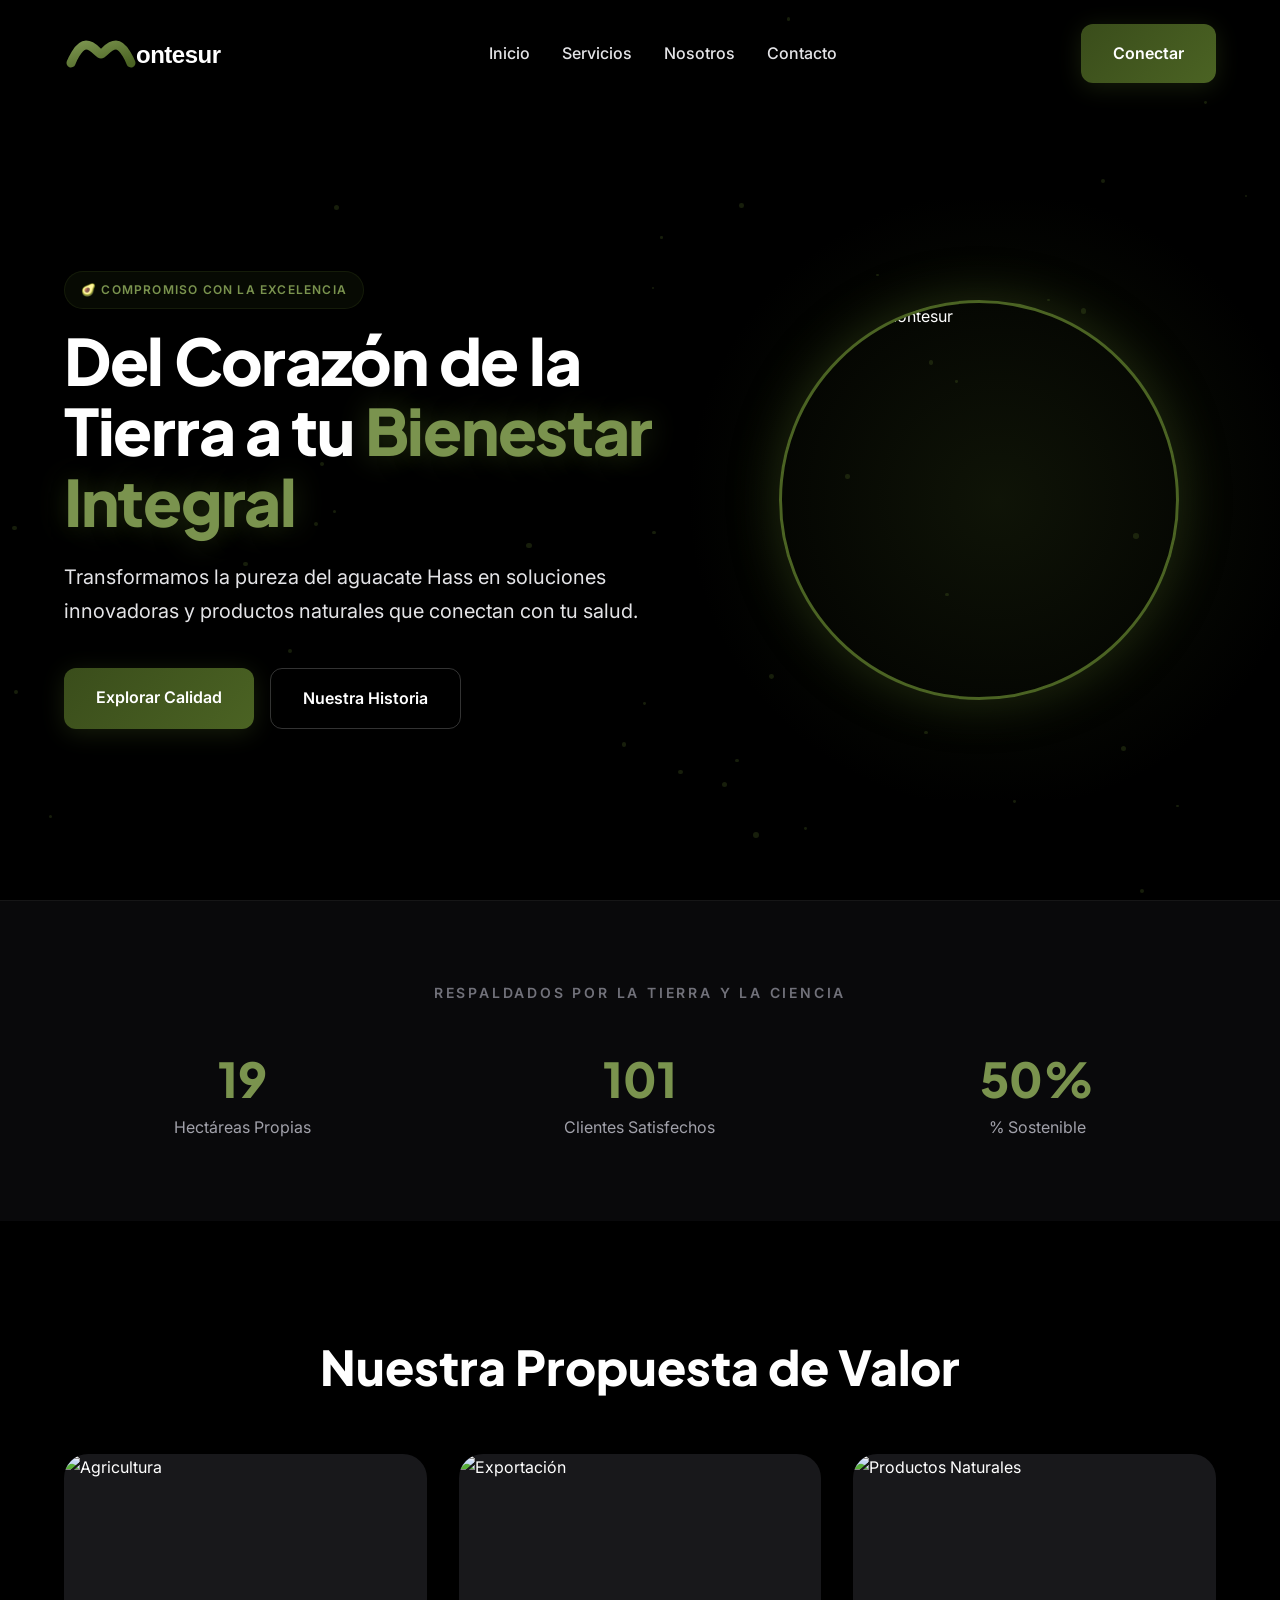
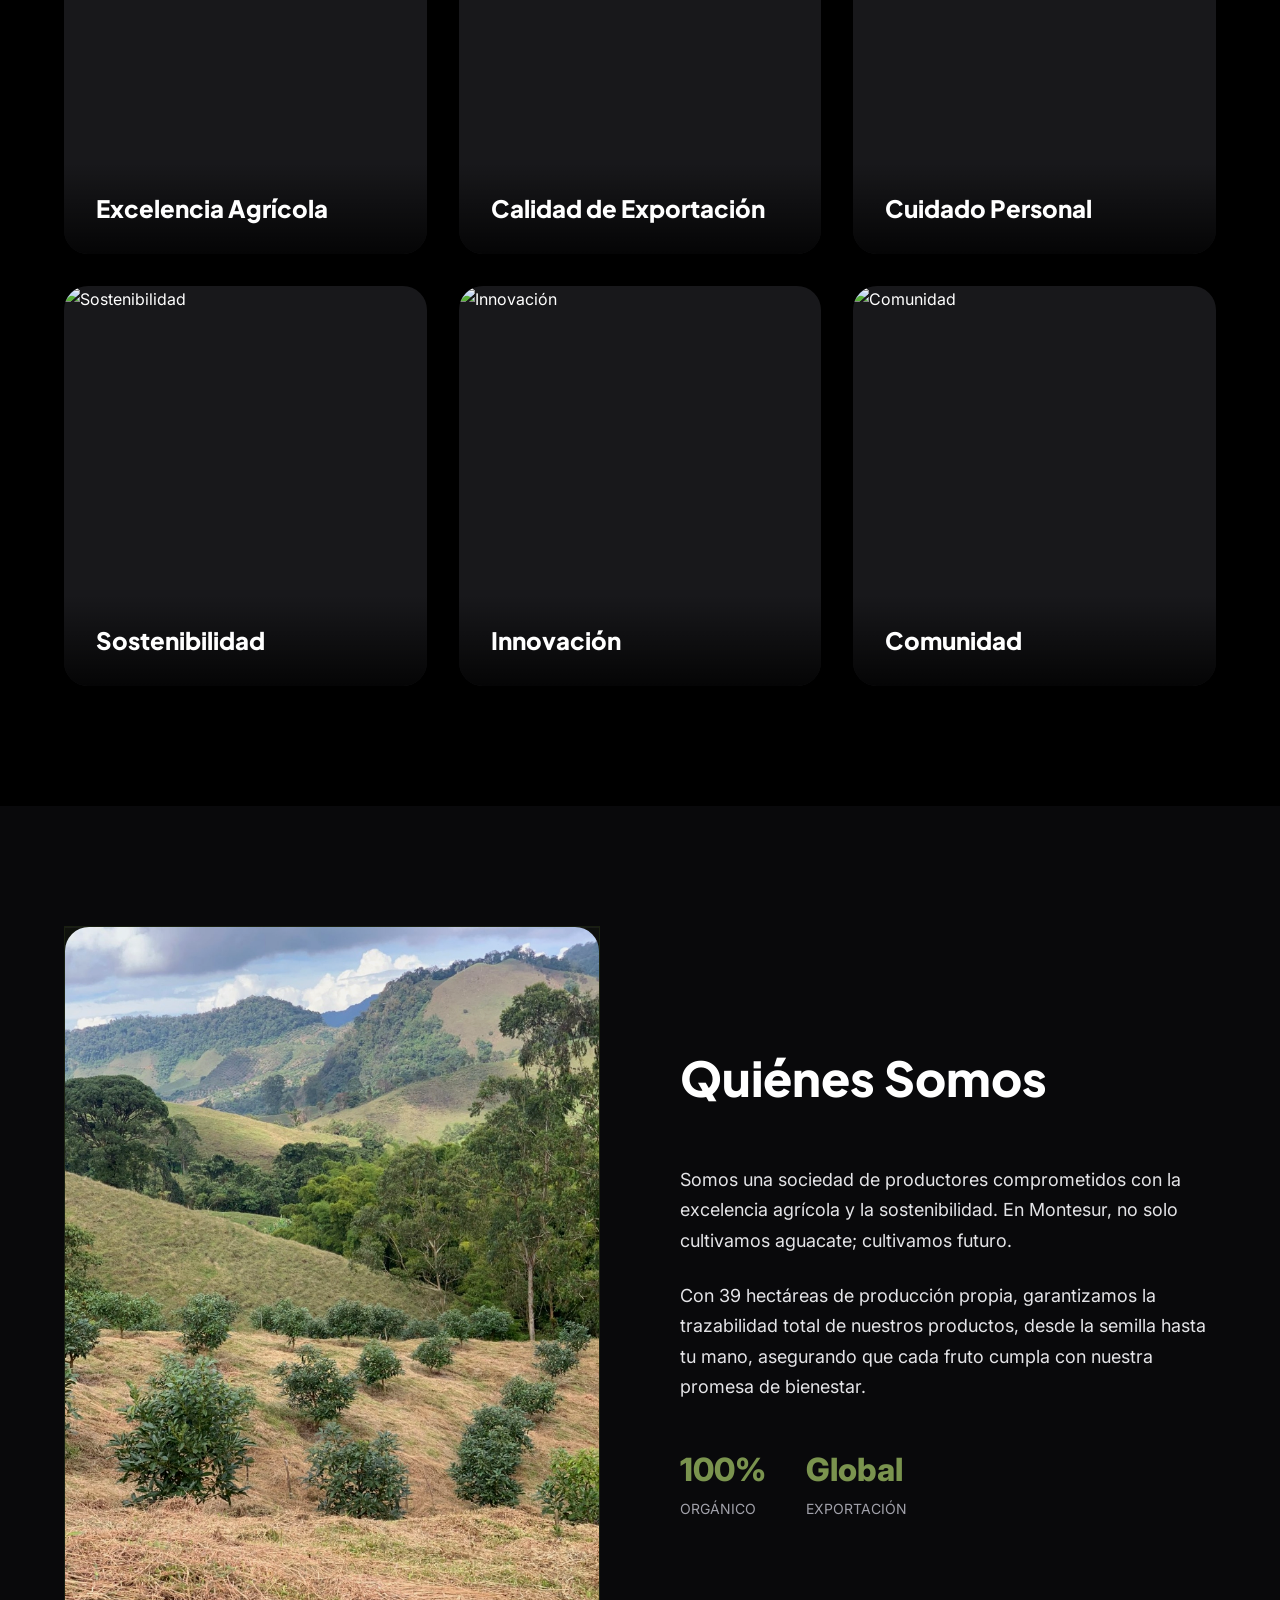
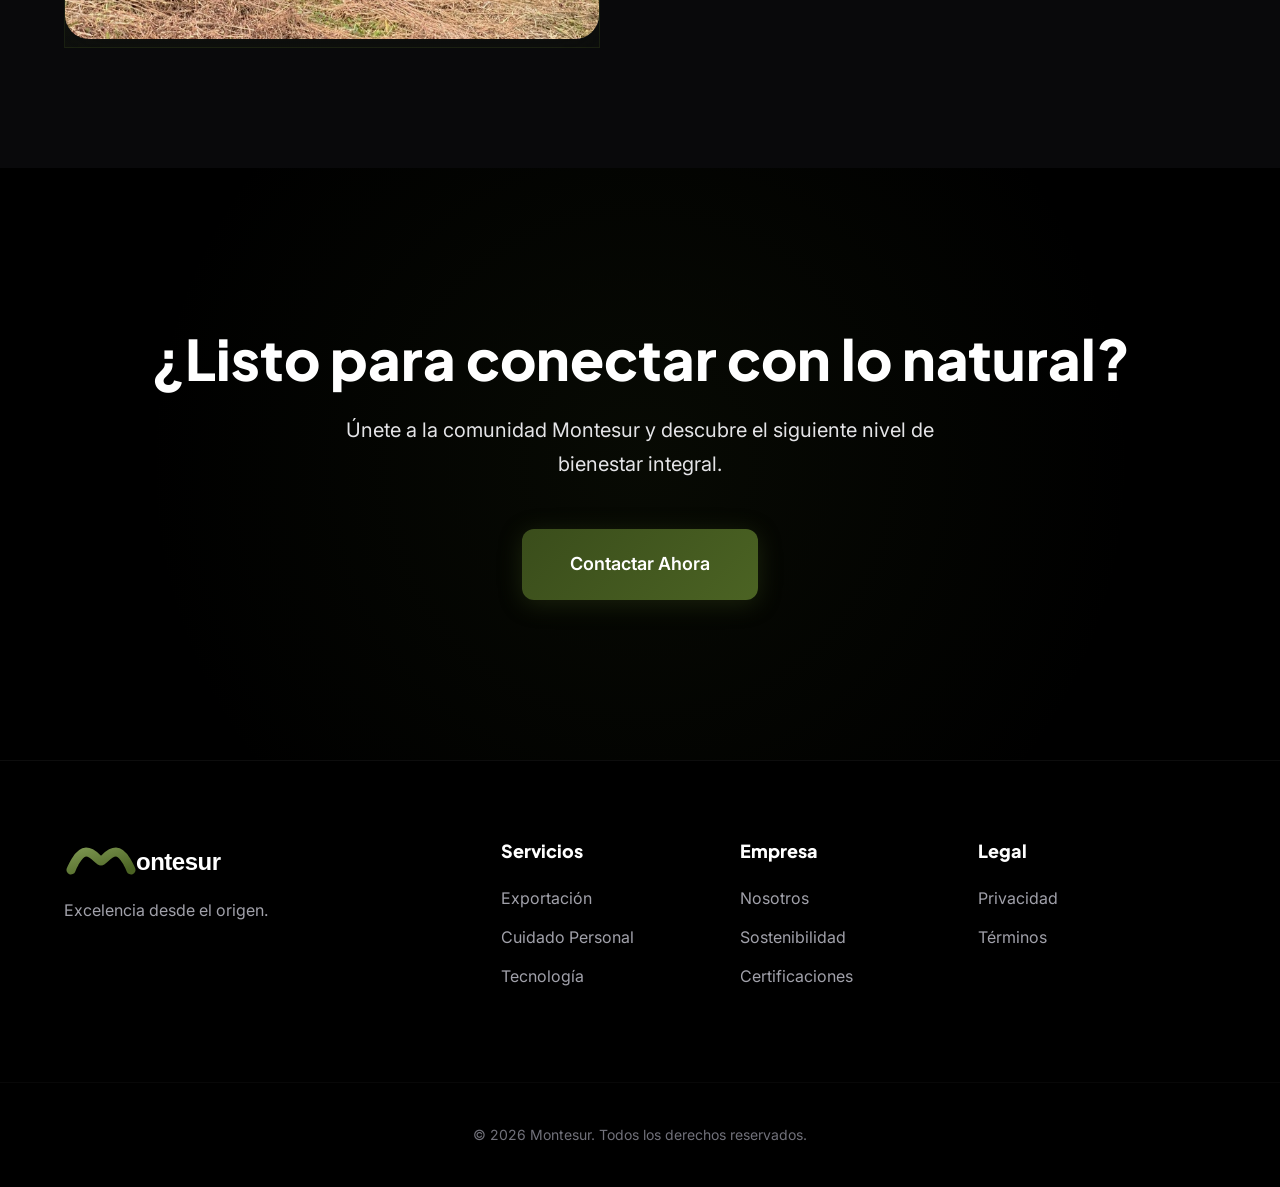
==== proyecto/montesur-landing/index.html @ a3abfa6c "feat: implementar estructura base y archivos de montesur-landing" ====
<!DOCTYPE html>
<html lang="es">

<head>
    <meta charset="UTF-8">
    <meta name="viewport" content="width=device-width, initial-scale=1.0">
    <title>Montesur | Excelencia Agrícola y Bienestar Integral</title>
    <meta name="description"
        content="Sociedad de productores comprometidos con la excelencia agrícola y la sostenibilidad. Cultivamos aguacate Hass de exportación y soluciones naturales.">

    <!-- Google Fonts -->
    <link rel="preconnect" href="https://fonts.googleapis.com">
    <link rel="preconnect" href="https://fonts.gstatic.com" crossorigin>
    <link
        href="https://fonts.googleapis.com/css2?family=Inter:wght@400;500;600&family=Plus+Jakarta+Sans:wght@700;800&display=swap"
        rel="stylesheet">

    <!-- Core CSS -->
    <link rel="stylesheet" href="styles.css">
</head>

<body class="dark-mode">
    <div id="particles-container"></div>

    <nav class="navbar" id="navbar">
        <div class="container nav-content">
            <img src="images/logo.svg" alt="Montesur" class="logo-img">
            <ul class="nav-links">
                <li><a href="#hero" class="nav-link">Inicio</a></li>
                <li><a href="#services" class="nav-link">Servicios</a></li>
                <li><a href="#about" class="nav-link">Nosotros</a></li>
                <li><a href="#contact" class="nav-link">Contacto</a></li>
            </ul>
            <div class="nav-cta">
                <a href="#contact" class="btn btn-primary">Conectar</a>
            </div>
            <div class="mobile-menu-toggle" id="menuToggle">
                <span></span>
                <span></span>
                <span></span>
            </div>
        </div>
    </nav>

    <header class="hero" id="hero">
        <div class="container hero-grid">
            <div class="hero-content">
                <span class="label-top">🥑 COMPROMISO CON LA EXCELENCIA</span>
                <h1 class="hero-title">Del Corazón de la Tierra a tu <span class="glow-text">Bienestar Integral</span>
                </h1>
                <p class="hero-subtitle">Transformamos la pureza del aguacate Hass en soluciones innovadoras y productos
                    naturales que conectan con tu salud.</p>
                <div class="hero-actions">
                    <a href="#services" class="btn btn-primary btn-glow">Explorar Calidad</a>
                    <a href="#about" class="btn btn-outline">Nuestra Historia</a>
                </div>
            </div>
            <div class="hero-visual">
                <div class="sphere">
                    <div class="sphere-inner">
                        <img src="https://images.unsplash.com/photo-1519162808019-7de1683fa2ad?auto=format&fit=crop&q=80&w=1200"
                            alt="Excelencia Montesur" class="hero-img float-element">
                    </div>
                </div>
                <div class="glow-primary"></div>
            </div>
        </div>
    </header>

    <section class="social-proof">
        <div class="container">
            <p class="section-label">RESPALDADOS POR LA TIERRA Y LA CIENCIA</p>
            <div class="metrics-grid">
                <div class="metric-item">
                    <h2 class="metric-value" data-target="39">0</h2>
                    <p class="metric-label">Hectáreas Propias</p>
                </div>
                <div class="metric-item">
                    <h2 class="metric-value" data-target="200">0</h2>
                    <p class="metric-label">Clientes Satisfechos</p>
                </div>
                <div class="metric-item">
                    <h2 class="metric-value" data-target="100">0</h2>
                    <p class="metric-label">% Sostenible</p>
                </div>
            </div>
        </div>
    </section>

    <section class="services" id="services">
        <div class="container">
            <h2 class="section-title text-center">Nuestra Propuesta de Valor</h2>
            <div class="services-grid">
                <!-- Service 1 -->
                <div class="service-card-flip">
                    <div class="service-card-inner">
                        <div class="service-card-front">
                            <img src="https://images.unsplash.com/photo-1523348837708-15d4a09cfac2?auto=format&fit=crop&q=80&w=800"
                                alt="Agricultura" class="service-image">
                            <div class="service-overlay">
                                <h3 class="service-title-front">Excelencia Agrícola</h3>
                            </div>
                        </div>
                        <div class="service-card-back glass-card">
                            <h3 class="service-title-back">Agro Premium</h3>
                            <p class="service-description">Cultivamos aguacate Hass con los más altos estándares de
                                calidad internacional.</p>
                            <div class="service-features">
                                <span class="feature-tag">Hass Export</span>
                                <span class="feature-tag">Control Bio</span>
                            </div>
                        </div>
                    </div>
                </div>

                <!-- Service 2 -->
                <div class="service-card-flip">
                    <div class="service-card-inner">
                        <div class="service-card-front">
                            <img src="https://images.unsplash.com/photo-1586528116311-ad8dd3c8310d?auto=format&fit=crop&q=80&w=800"
                                alt="Exportación" class="service-image">
                            <div class="service-overlay">
                                <h3 class="service-title-front">Calidad de Exportación</h3>
                            </div>
                        </div>
                        <div class="service-card-back glass-card">
                            <h3 class="service-title-back">Alcance Global</h3>
                            <p class="service-description">Logística avanzada para llevar la frescura del campo a
                                mercados internacionales.</p>
                            <div class="service-features">
                                <span class="feature-tag">Logística</span>
                                <span class="feature-tag">Frescura</span>
                            </div>
                        </div>
                    </div>
                </div>

                <!-- Service 3 -->
                <div class="service-card-flip">
                    <div class="service-card-inner">
                        <div class="service-card-front">
                            <img src="https://images.unsplash.com/photo-1620916566398-39f1143ab7be?auto=format&fit=crop&q=80&w=800"
                                alt="Productos Naturales" class="service-image">
                            <div class="service-overlay">
                                <h3 class="service-title-front">Cuidado Personal</h3>
                            </div>
                        </div>
                        <div class="service-card-back glass-card">
                            <h3 class="service-title-back">Pureza Natural</h3>
                            <p class="service-description">Transformamos el aguacate en productos de bienestar premium y
                                orgánicos.</p>
                            <div class="service-features">
                                <span class="feature-tag">Natural</span>
                                <span class="feature-tag">Bio-Cosmética</span>
                            </div>
                        </div>
                    </div>
                </div>

                <!-- Service 4 -->
                <div class="service-card-flip">
                    <div class="service-card-inner">
                        <div class="service-card-front">
                            <img src="https://images.unsplash.com/photo-1542601906990-b4d3fb778b09?auto=format&fit=crop&q=80&w=800"
                                alt="Sostenibilidad" class="service-image">
                            <div class="service-overlay">
                                <h3 class="service-title-front">Sostenibilidad</h3>
                            </div>
                        </div>
                        <div class="service-card-back glass-card">
                            <h3 class="service-title-back">Eco-Compromiso</h3>
                            <p class="service-description">Prácticas agrícolas regenerativas que protegen el suelo y el
                                futuro.</p>
                            <div class="service-features">
                                <span class="feature-tag">Regenerativo</span>
                                <span class="feature-tag">Carbono Cero</span>
                            </div>
                        </div>
                    </div>
                </div>

                <!-- Service 5 -->
                <div class="service-card-flip">
                    <div class="service-card-inner">
                        <div class="service-card-front">
                            <img src="https://images.unsplash.com/photo-1581091226825-a6a2a5aee158?auto=format&fit=crop&q=80&w=800"
                                alt="Innovación" class="service-image">
                            <div class="service-overlay">
                                <h3 class="service-title-front">Innovación</h3>
                            </div>
                        </div>
                        <div class="service-card-back glass-card">
                            <h3 class="service-title-back">Tecnología Agro</h3>
                            <p class="service-description">Implementamos soluciones tech para optimizar cada etapa del
                                cultivo.</p>
                            <div class="service-features">
                                <span class="feature-tag">Agro-Tech</span>
                                <span class="feature-tag">IoT</span>
                            </div>
                        </div>
                    </div>
                </div>

                <!-- Service 6 -->
                <div class="service-card-flip">
                    <div class="service-card-inner">
                        <div class="service-card-front">
                            <img src="https://images.unsplash.com/photo-1543269865-cbf427effbad?auto=format&fit=crop&q=80&w=800"
                                alt="Comunidad" class="service-image">
                            <div class="service-overlay">
                                <h3 class="service-title-front">Comunidad</h3>
                            </div>
                        </div>
                        <div class="service-card-back glass-card">
                            <h3 class="service-title-back">Conexión con el Origen</h3>
                            <p class="service-description">Creamos vínculos fuertes entre productores y consumidores
                                finales.</p>
                            <div class="service-features">
                                <span class="feature-tag">Social</span>
                                <span class="feature-tag">Productores</span>
                            </div>
                        </div>
                    </div>
                </div>
            </div>
        </div>
    </section>

    <section class="about" id="about">
        <div class="container about-grid">
            <div class="about-visual">
                <div class="glass-card about-img-wrapper">
                    <img src="images/about-montesur.jpg" alt="Cultivo de Aguacate Montesur" class="about-img">
                </div>
            </div>
            <div class="about-content">
                <h2 class="section-title">Quiénes Somos</h2>
                <p>Somos una sociedad de productores comprometidos con la excelencia agrícola y la sostenibilidad. En
                    Montesur, no solo cultivamos aguacate; cultivamos futuro.</p>
                <p>Con 39 hectáreas de producción propia, garantizamos la trazabilidad total de nuestros productos,
                    desde la semilla hasta tu mano, asegurando que cada fruto cumpla con nuestra promesa de bienestar.
                </p>
                <div class="about-stats">
                    <div class="stat-box">
                        <span class="stat-number">100%</span>
                        <span class="stat-text">Orgánico</span>
                    </div>
                    <div class="stat-box">
                        <span class="stat-number">Global</span>
                        <span class="stat-text">Exportación</span>
                    </div>
                </div>
            </div>
        </div>
    </section>

    <section class="cta-final">
        <div class="container text-center">
            <h2 class="cta-title">¿Listo para conectar con lo natural?</h2>
            <p class="cta-desc">Únete a la comunidad Montesur y descubre el siguiente nivel de bienestar integral.</p>
            <a href="#contact" class="btn btn-primary btn-large btn-pulse">Contactar Ahora</a>
        </div>
    </section>

    <footer class="footer">
        <div class="container footer-grid">
            <div class="footer-info">
                <div class="logo">
                    <img src="images/logo.svg" alt="Montesur" class="logo-img">
                </div>
                <p class="footer-tagline">Excelencia desde el origen.</p>
            </div>
            <div class="footer-links">
                <div class="footer-col">
                    <h4>Servicios</h4>
                    <ul>
                        <li><a href="#">Exportación</a></li>
                        <li><a href="#">Cuidado Personal</a></li>
                        <li><a href="#">Tecnología</a></li>
                    </ul>
                </div>
                <div class="footer-col">
                    <h4>Empresa</h4>
                    <ul>
                        <li><a href="#about">Nosotros</a></li>
                        <li><a href="#">Sostenibilidad</a></li>
                        <li><a href="#">Certificaciones</a></li>
                    </ul>
                </div>
                <div class="footer-col">
                    <h4>Legal</h4>
                    <ul>
                        <li><a href="#">Privacidad</a></li>
                        <li><a href="#">Términos</a></li>
                    </ul>
                </div>
            </div>
        </div>
        <div class="footer-bottom text-center">
            <p>&copy; 2026 Montesur. Todos los derechos reservados.</p>
        </div>
    </footer>

    <script src="script.js"></script>
</body>

</html>
---- proyecto/montesur-landing/styles.css ----
/* 
   MONTESUR | PREMIUM DARK LUXURY CSS
   Color Accent: #4B6323 (Verde Oliva Profundo)
*/

:root {
    /* Fondos */
    --bg-primary: #000000;
    --bg-secondary: #09090B;
    --bg-tertiary: #18181B;

    /* Acento Primario: #4B6323 */
    --primary-50: #f4f6f0;
    --primary-100: #e4e9db;
    --primary-200: #cad4ba;
    --primary-300: #a4b58c;
    --primary-400: #7a934e;
    --primary-500: #4B6323;
    /* BASE */
    --primary-600: #3a4d1b;
    --primary-700: #2d3a15;
    --primary-800: #252e14;
    --primary-900: #1f2612;

    /* Textos */
    --text-primary: #FFFFFF;
    --text-secondary: #E4E4E7;
    --text-tertiary: #A1A1AA;
    --text-quaternary: #71717A;

    /* Acentos Secundarios */
    --success: #22C55E;
    --info: #3B82F6;
    --warning: #F59E0B;

    /* Spacing & Transitions */
    --container-width: 1200px;
    --transition-smooth: all 0.4s cubic-bezier(0.4, 0, 0.2, 1);
}

/* Reset & Base */
* {
    margin: 0;
    padding: 0;
    box-sizing: border-box;
}

html {
    scroll-behavior: smooth;
}

body {
    background-color: var(--bg-primary);
    color: var(--text-primary);
    font-family: 'Inter', sans-serif;
    line-height: 1.7;
    overflow-x: hidden;
}

h1,
h2,
h3,
h4 {
    font-family: 'Plus Jakarta Sans', sans-serif;
    font-weight: 800;
    line-height: 1.1;
}

.container {
    max-width: var(--container-width);
    margin: 0 auto;
    padding: 0 24px;
}

.text-center {
    text-align: center;
}

/* Navbar */
.navbar {
    position: fixed;
    top: 0;
    width: 100%;
    z-index: 1000;
    padding: 24px 0;
    transition: var(--transition-smooth);
}

.navbar.scrolled {
    background: rgba(0, 0, 0, 0.8);
    backdrop-filter: blur(24px);
    border-bottom: 1px solid rgba(75, 99, 35, 0.1);
    box-shadow: 0 4px 24px rgba(0, 0, 0, 0.4);
    padding: 16px 0;
}

.nav-content {
    display: flex;
    justify-content: space-between;
    align-items: center;
}

.logo {
    display: flex;
    align-items: center;
}

.logo-img {
    height: 40px;
    width: auto;
}

.logo-text {
    font-family: 'Plus Jakarta Sans', sans-serif;
    font-weight: 800;
    font-size: 24px;
    /* Tamaño original para mejor balance */
    letter-spacing: -0.02em;
    color: var(--text-primary);
}

.nav-links {
    display: flex;
    list-style: none;
    gap: 32px;
}

.nav-link {
    text-decoration: none;
    color: var(--text-secondary);
    font-weight: 500;
    transition: var(--transition-smooth);
    position: relative;
}

.nav-link::after {
    content: '';
    position: absolute;
    bottom: -4px;
    left: 0;
    width: 0;
    height: 2px;
    background: var(--primary-500);
    transition: width 0.3s ease;
}

.nav-link:hover {
    color: var(--text-primary);
}

.nav-link:hover::after {
    width: 100%;
}

/* Buttons */
.btn {
    display: inline-block;
    padding: 16px 32px;
    border-radius: 12px;
    font-weight: 600;
    text-decoration: none;
    cursor: pointer;
    transition: var(--transition-smooth);
    border: none;
}

.btn-primary {
    background: linear-gradient(135deg, var(--primary-600) 0%, var(--primary-500) 50%, var(--primary-400) 100%);
    background-size: 200% 200%;
    color: white;
    box-shadow: 0 4px 24px rgba(75, 99, 35, 0.3);
}

.btn-primary:hover {
    transform: translateY(-2px);
    box-shadow: 0 8px 40px rgba(75, 99, 35, 0.5);
    filter: brightness(1.1);
}

.btn-outline {
    background: transparent;
    border: 1px solid rgba(255, 255, 255, 0.2);
    color: var(--text-primary);
}

.btn-outline:hover {
    background: rgba(255, 255, 255, 0.05);
    border-color: var(--primary-500);
}

/* Hero Section */
.hero {
    min-height: 100vh;
    display: flex;
    align-items: center;
    padding-top: 100px;
    position: relative;
    overflow: hidden;
}

.hero-grid {
    display: grid;
    grid-template-columns: 1.2fr 0.8fr;
    gap: 60px;
    align-items: center;
}

.label-top {
    display: inline-block;
    font-size: 12px;
    font-weight: 600;
    text-transform: uppercase;
    letter-spacing: 0.1em;
    color: var(--primary-400);
    margin-bottom: 16px;
    padding: 8px 16px;
    background: rgba(75, 99, 35, 0.1);
    border-radius: 100px;
    border: 1px solid rgba(75, 99, 35, 0.2);
}

.hero-title {
    font-size: clamp(2.5rem, 5vw, 4.5rem);
    margin-bottom: 24px;
    letter-spacing: -0.02em;
}

.glow-text {
    color: var(--primary-400);
    text-shadow: 0 0 30px rgba(75, 99, 35, 0.5);
}

.hero-subtitle {
    font-size: 20px;
    color: var(--text-secondary);
    margin-bottom: 40px;
    max-width: 600px;
}

.hero-actions {
    display: flex;
    gap: 16px;
}

/* Hero Visual & Sphere */
.hero-visual {
    position: relative;
}

.sphere {
    width: 400px;
    height: 400px;
    position: relative;
    transform-style: preserve-3d;
}

.sphere-inner {
    width: 100%;
    height: 100%;
    border-radius: 50%;
    border: 3px solid var(--primary-500);
    overflow: hidden;
    box-shadow: 0 0 50px rgba(75, 99, 35, 0.4);
    position: relative;
}

.hero-img {
    width: 100%;
    height: 100%;
    object-fit: cover;
    display: block;
}

.float-element {
    animation: float 6s ease-in-out infinite;
}

@keyframes float {

    0%,
    100% {
        transform: translateY(0) scale(1.1);
    }

    50% {
        transform: translateY(-20px) scale(1.15);
    }
}

.glow-primary {
    position: absolute;
    top: 50%;
    left: 50%;
    transform: translate(-50%, -50%);
    width: 150%;
    height: 150%;
    background: radial-gradient(circle, rgba(75, 99, 35, 0.2) 0%, transparent 70%);
    pointer-events: none;
    z-index: -1;
}

/* Social Proof */
.social-proof {
    padding: 80px 0;
    background: var(--bg-secondary);
    border-top: 1px solid rgba(255, 255, 255, 0.05);
}

.section-label {
    text-align: center;
    font-size: 14px;
    font-weight: 600;
    color: var(--text-quaternary);
    margin-bottom: 48px;
    letter-spacing: 0.2em;
}

.metrics-grid {
    display: grid;
    grid-template-columns: repeat(3, 1fr);
    gap: 40px;
    text-align: center;
}

.metric-value {
    font-size: 48px;
    color: var(--primary-400);
    margin-bottom: 8px;
}

.metric-label {
    color: var(--text-tertiary);
}

/* Services Section */
.services {
    padding: 120px 0;
}

.section-title {
    font-size: 48px;
    margin-bottom: 60px;
}

.services-grid {
    display: grid;
    grid-template-columns: repeat(3, 1fr);
    gap: 32px;
}

/* Flip Card Styles */
.service-card-flip {
    height: 400px;
    perspective: 1000px;
}

.service-card-inner {
    position: relative;
    width: 100%;
    height: 100%;
    transition: transform 0.8s cubic-bezier(0.175, 0.885, 0.32, 1.275);
    transform-style: preserve-3d;
}

.service-card-flip:hover .service-card-inner {
    transform: rotateY(180deg);
}

.service-card-front,
.service-card-back {
    position: absolute;
    width: 100%;
    height: 100%;
    backface-visibility: hidden;
    border-radius: 24px;
    overflow: hidden;
}

.service-card-front {
    background: var(--bg-tertiary);
}

.service-image {
    width: 100%;
    height: 100%;
    object-fit: cover;
    transition: var(--transition-smooth);
}

.service-overlay {
    position: absolute;
    bottom: 0;
    left: 0;
    width: 100%;
    padding: 32px;
    background: linear-gradient(to top, rgba(0, 0, 0, 0.8), transparent);
}

.service-title-front {
    font-size: 24px;
    color: white;
}

.service-card-back {
    transform: rotateY(180deg);
    display: flex;
    flex-direction: column;
    justify-content: center;
    align-items: center;
    text-align: center;
    padding: 40px;
}

.glass-card {
    background: linear-gradient(135deg, rgba(75, 99, 35, 0.1) 0%, rgba(75, 99, 35, 0.05) 100%);
    backdrop-filter: blur(24px);
    border: 1px solid rgba(75, 99, 35, 0.2);
    box-shadow: inset 0 1px 0 rgba(255, 255, 255, 0.05);
}

.service-title-back {
    font-size: 24px;
    color: var(--primary-400);
    margin-bottom: 16px;
}

.service-description {
    color: var(--text-secondary);
    font-size: 16px;
    margin-bottom: 24px;
}

.service-features {
    display: flex;
    gap: 8px;
    flex-wrap: wrap;
    justify-content: center;
}

.feature-tag {
    padding: 6px 12px;
    background: rgba(255, 255, 255, 0.05);
    border-radius: 8px;
    font-size: 12px;
    font-weight: 500;
    color: var(--text-tertiary);
}

/* About Section */
.about {
    padding: 120px 0;
    background: var(--bg-secondary);
}

.about-grid {
    display: grid;
    grid-template-columns: 1fr 1fr;
    gap: 80px;
    align-items: center;
}

.about-img-wrapper {
    position: relative;
    padding: 0;
}

.about-img {
    width: 100%;
    border-radius: 24px;
    opacity: 0.95;
    transition: var(--transition-smooth);
    filter: saturate(1.1) contrast(1.05);
    /* Sutil mejora visual */
}

.about-img:hover {
    transform: scale(1.02);
    filter: saturate(1.2) contrast(1.1);
}

.about-content p {
    margin-bottom: 24px;
    font-size: 18px;
    color: var(--text-secondary);
}

.about-stats {
    display: flex;
    gap: 40px;
    margin-top: 40px;
}

.stat-box {
    display: flex;
    flex-direction: column;
}

.stat-number {
    font-size: 32px;
    font-weight: 800;
    color: var(--primary-400);
}

.stat-text {
    font-size: 14px;
    color: var(--text-tertiary);
    text-transform: uppercase;
}

/* CTA Final */
.cta-final {
    padding: 160px 0;
    background: radial-gradient(circle at center, rgba(75, 99, 35, 0.1) 0%, transparent 70%);
}

.cta-title {
    font-size: 56px;
    margin-bottom: 24px;
}

.cta-desc {
    font-size: 20px;
    color: var(--text-secondary);
    margin-bottom: 48px;
    max-width: 600px;
    margin-left: auto;
    margin-right: auto;
}

.btn-large {
    padding: 20px 48px;
    font-size: 18px;
}

.btn-pulse {
    animation: pulse-glow 3s infinite;
}

@keyframes pulse-glow {

    0%,
    100% {
        box-shadow: 0 0 20px rgba(75, 99, 35, 0.3);
    }

    50% {
        box-shadow: 0 0 40px rgba(75, 99, 35, 0.6);
    }
}

/* Footer */
.footer {
    padding: 80px 0 40px;
    border-top: 1px solid rgba(255, 255, 255, 0.05);
}

.footer-grid {
    display: grid;
    grid-template-columns: 1fr 2fr;
    gap: 80px;
    margin-bottom: 80px;
}

.footer-tagline {
    margin-top: 16px;
    color: var(--text-tertiary);
}

.footer-links {
    display: grid;
    grid-template-columns: repeat(3, 1fr);
}

.footer-col h4 {
    margin-bottom: 24px;
    font-size: 18px;
}

.footer-col ul {
    list-style: none;
}

.footer-col ul li {
    margin-bottom: 12px;
}

.footer-col ul li a {
    text-decoration: none;
    color: var(--text-tertiary);
    transition: var(--transition-smooth);
}

.footer-col ul li a:hover {
    color: var(--primary-400);
}

.footer-bottom {
    padding-top: 40px;
    border-top: 1px solid rgba(255, 255, 255, 0.03);
    color: var(--text-quaternary);
    font-size: 14px;
}

/* Mobile Menu */
.mobile-menu-toggle {
    display: none;
    flex-direction: column;
    gap: 6px;
    cursor: pointer;
}

.mobile-menu-toggle span {
    width: 30px;
    height: 2px;
    background: white;
    transition: var(--transition-smooth);
}

/* Particles Layer */
#particles-container {
    position: fixed;
    top: 0;
    left: 0;
    width: 100%;
    height: 100%;
    z-index: -2;
    pointer-events: none;
}

.particle {
    position: absolute;
    width: 4px;
    height: 4px;
    background: var(--primary-500);
    border-radius: 50%;
    opacity: 0.3;
    animation: float-particle 20s infinite linear;
}

@keyframes float-particle {
    from {
        transform: translateY(100vh) translateX(0);
    }

    to {
        transform: translateY(-100px) translateX(100px);
    }
}

/* Responsive */
@media (max-width: 1024px) {
    .hero-grid {
        grid-template-columns: 1fr;
        text-align: center;
    }

    .hero-content {
        order: 2;
    }

    .hero-visual {
        order: 1;
    }

    .sphere {
        margin: 0 auto;
        width: 300px;
        height: 300px;
    }

    .hero-actions {
        justify-content: center;
    }

    .services-grid {
        grid-template-columns: repeat(2, 1fr);
    }

    .about-grid {
        grid-template-columns: 1fr;
    }

    .footer-grid {
        grid-template-columns: 1fr;
        gap: 40px;
    }
}

@media (max-width: 768px) {

    .nav-links,
    .nav-cta {
        display: none;
    }

    .mobile-menu-toggle {
        display: flex;
    }

    .hero-title {
        font-size: 3rem;
    }

    .services-grid {
        grid-template-columns: 1fr;
    }

    .metrics-grid {
        grid-template-columns: 1fr;
    }

    .cta-title {
        font-size: 36px;
    }
}
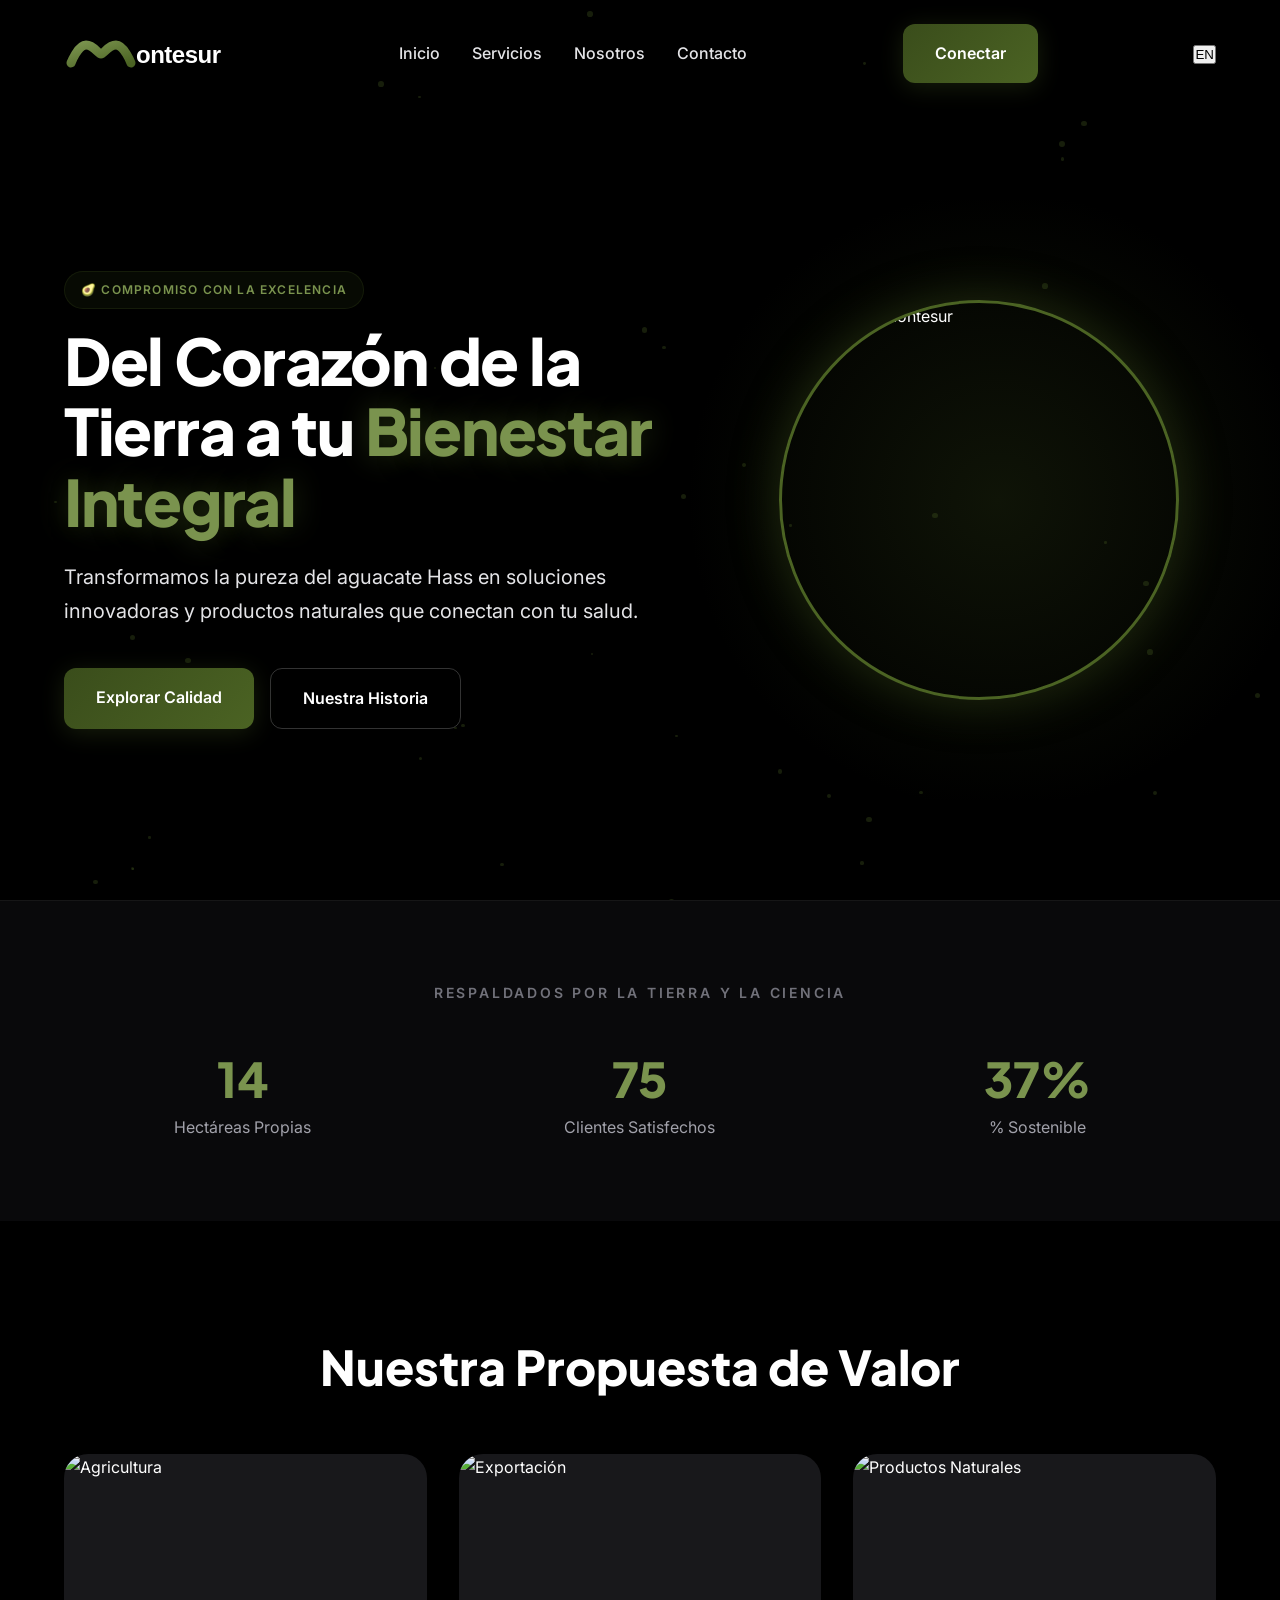
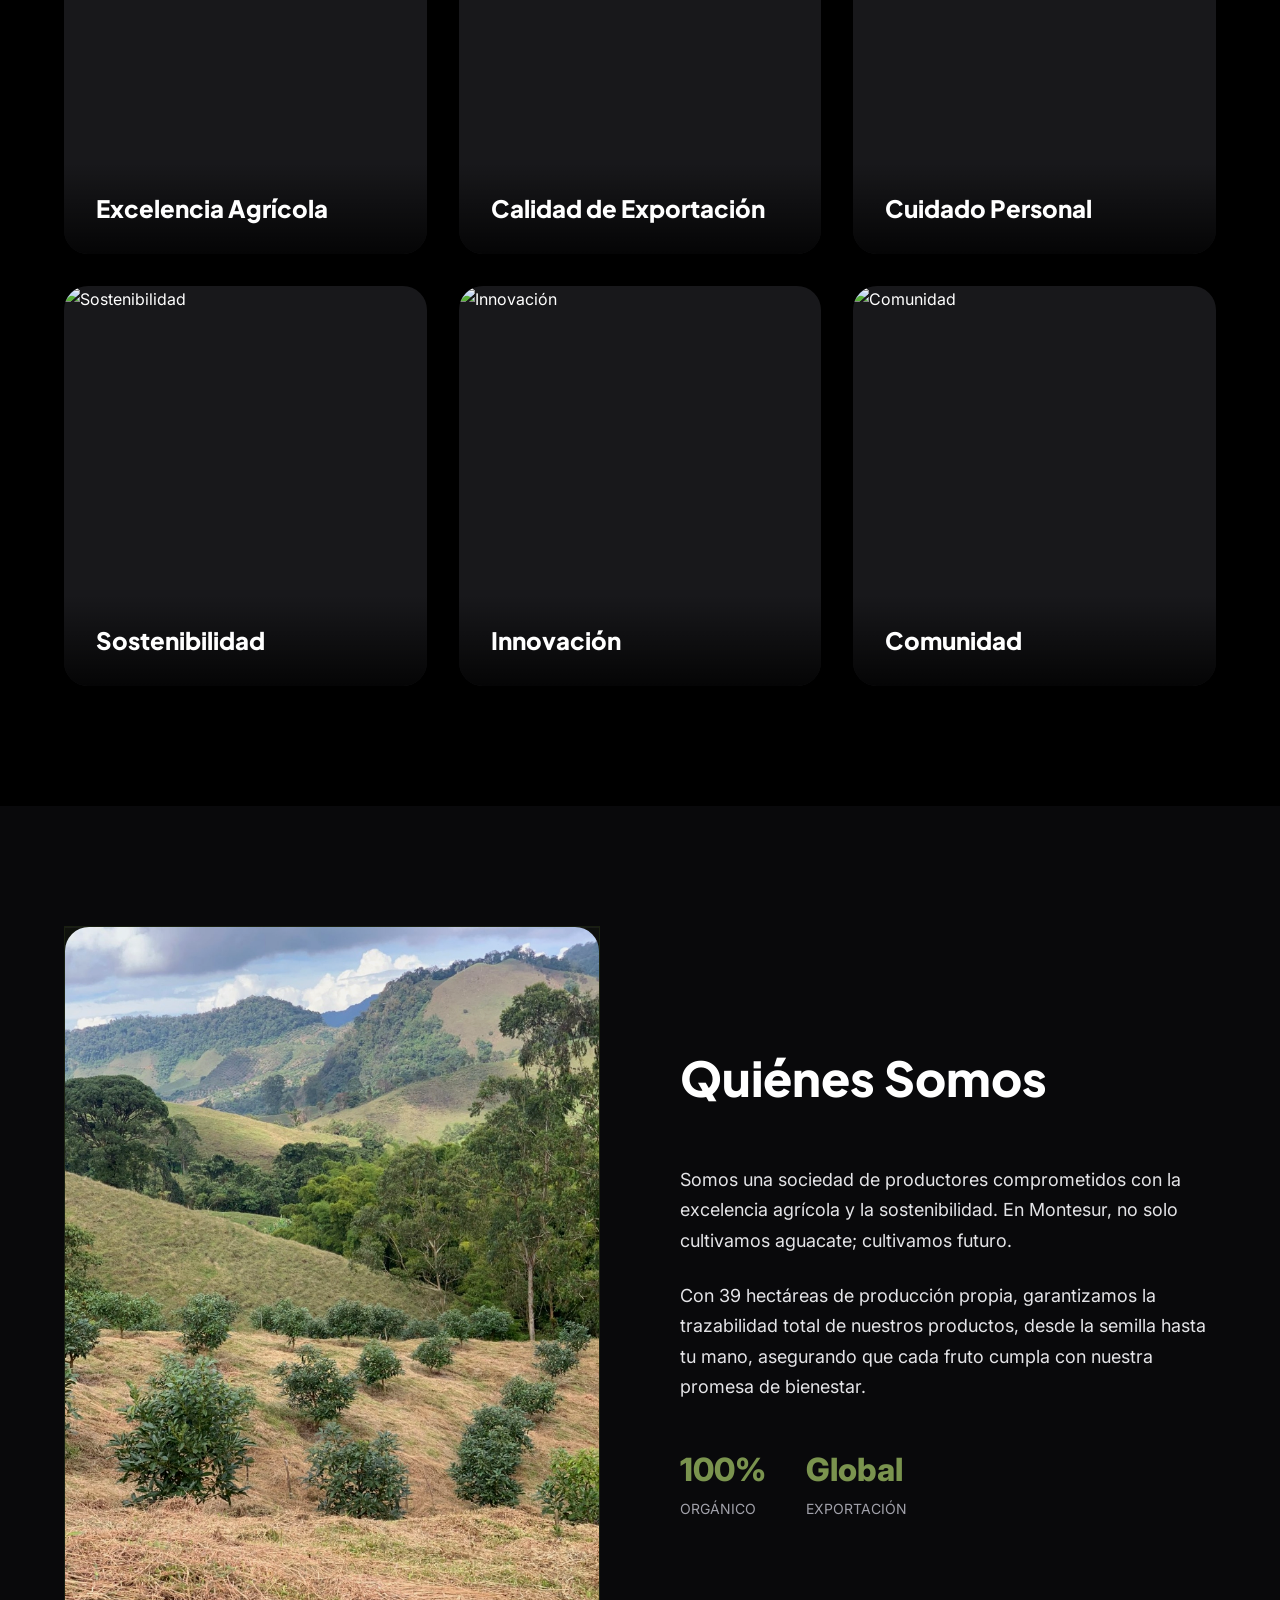
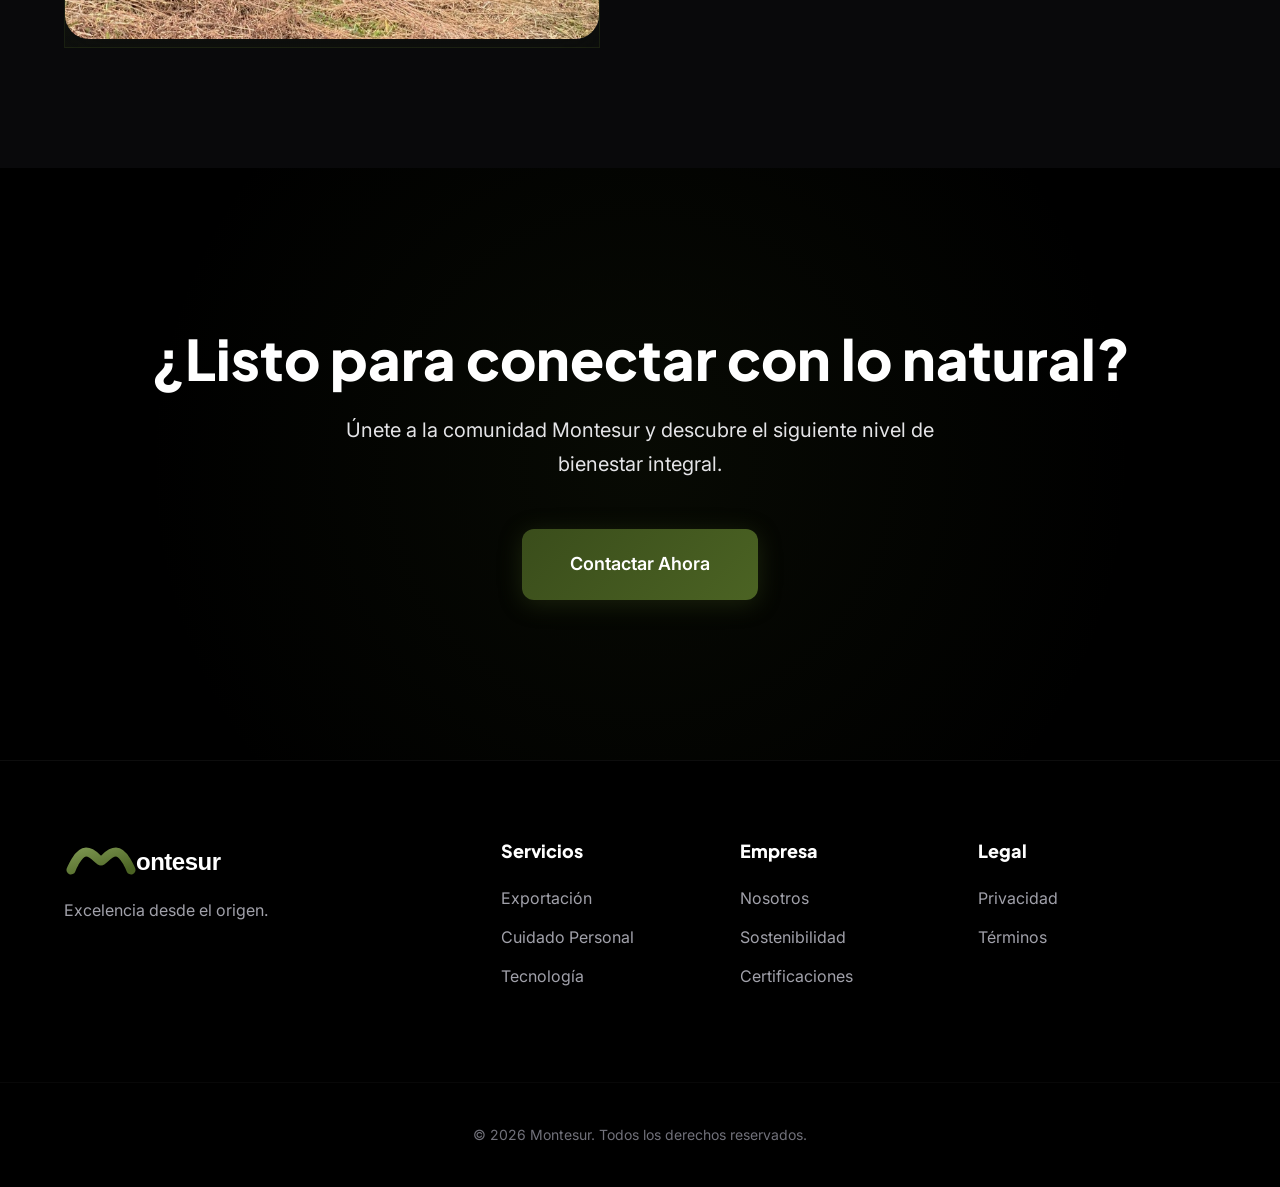
==== commit 7a43c76d: "feat: add multilenguage i18n data attributes to montesur landing navigation" ====
--- a/proyecto/montesur-landing/index.html
+++ b/proyecto/montesur-landing/index.html
@@ -26,18 +26,21 @@
         <div class="container nav-content">
             <img src="images/logo.svg" alt="Montesur" class="logo-img">
             <ul class="nav-links">
-                <li><a href="#hero" class="nav-link">Inicio</a></li>
-                <li><a href="#services" class="nav-link">Servicios</a></li>
-                <li><a href="#about" class="nav-link">Nosotros</a></li>
-                <li><a href="#contact" class="nav-link">Contacto</a></li>
+                <li><a href="#hero" class="nav-link" data-i18n="nav-home">Inicio</a></li>
+                <li><a href="#services" class="nav-link" data-i18n="nav-services">Servicios</a></li>
+                <li><a href="#about" class="nav-link" data-i18n="nav-about">Nosotros</a></li>
+                <li><a href="#contact" class="nav-link" data-i18n="nav-contact">Contacto</a></li>
             </ul>
             <div class="nav-cta">
-                <a href="#contact" class="btn btn-primary">Conectar</a>
-            </div>
-            <div class="mobile-menu-toggle" id="menuToggle">
-                <span></span>
-                <span></span>
-                <span></span>
+                <a href="#contact" class="btn btn-primary" data-i18n="nav-connect">Conectar</a>
+            </div>
+            <div class="mobile-actions">
+                <button class="btn-lang" id="lang-toggle">EN</button>
+                <div class="mobile-menu-toggle" id="menuToggle">
+                    <span></span>
+                    <span></span>
+                    <span></span>
+                </div>
             </div>
         </div>
     </nav>
@@ -45,14 +48,14 @@
     <header class="hero" id="hero">
         <div class="container hero-grid">
             <div class="hero-content">
-                <span class="label-top">🥑 COMPROMISO CON LA EXCELENCIA</span>
-                <h1 class="hero-title">Del Corazón de la Tierra a tu <span class="glow-text">Bienestar Integral</span>
+                <span class="label-top" data-i18n="hero-label">🥑 COMPROMISO CON LA EXCELENCIA</span>
+                <h1 class="hero-title"><span data-i18n="hero-title-prefix">Del Corazón de la Tierra a tu </span><span class="glow-text" data-i18n="hero-title-glow">Bienestar Integral</span>
                 </h1>
-                <p class="hero-subtitle">Transformamos la pureza del aguacate Hass en soluciones innovadoras y productos
+                <p class="hero-subtitle" data-i18n="hero-subtitle">Transformamos la pureza del aguacate Hass en soluciones innovadoras y productos
                     naturales que conectan con tu salud.</p>
                 <div class="hero-actions">
-                    <a href="#services" class="btn btn-primary btn-glow">Explorar Calidad</a>
-                    <a href="#about" class="btn btn-outline">Nuestra Historia</a>
+                    <a href="#services" class="btn btn-primary btn-glow" data-i18n="hero-action-explore">Explorar Calidad</a>
+                    <a href="#about" class="btn btn-outline" data-i18n="hero-action-history">Nuestra Historia</a>
                 </div>
             </div>
             <div class="hero-visual">
@@ -69,19 +72,19 @@
 
     <section class="social-proof">
         <div class="container">
-            <p class="section-label">RESPALDADOS POR LA TIERRA Y LA CIENCIA</p>
+            <p class="section-label" data-i18n="social-label">RESPALDADOS POR LA TIERRA Y LA CIENCIA</p>
             <div class="metrics-grid">
                 <div class="metric-item">
                     <h2 class="metric-value" data-target="39">0</h2>
-                    <p class="metric-label">Hectáreas Propias</p>
+                    <p class="metric-label" data-i18n="metric-hectares">Hectáreas Propias</p>
                 </div>
                 <div class="metric-item">
                     <h2 class="metric-value" data-target="200">0</h2>
-                    <p class="metric-label">Clientes Satisfechos</p>
+                    <p class="metric-label" data-i18n="metric-clients">Clientes Satisfechos</p>
                 </div>
                 <div class="metric-item">
                     <h2 class="metric-value" data-target="100">0</h2>
-                    <p class="metric-label">% Sostenible</p>
+                    <p class="metric-label" data-i18n="metric-sustainable">% Sostenible</p>
                 </div>
             </div>
         </div>
@@ -89,7 +92,7 @@
 
     <section class="services" id="services">
         <div class="container">
-            <h2 class="section-title text-center">Nuestra Propuesta de Valor</h2>
+            <h2 class="section-title text-center" data-i18n="services-title">Nuestra Propuesta de Valor</h2>
             <div class="services-grid">
                 <!-- Service 1 -->
                 <div class="service-card-flip">
@@ -98,16 +101,16 @@
                             <img src="https://images.unsplash.com/photo-1523348837708-15d4a09cfac2?auto=format&fit=crop&q=80&w=800"
                                 alt="Agricultura" class="service-image">
                             <div class="service-overlay">
-                                <h3 class="service-title-front">Excelencia Agrícola</h3>
-                            </div>
-                        </div>
-                        <div class="service-card-back glass-card">
-                            <h3 class="service-title-back">Agro Premium</h3>
-                            <p class="service-description">Cultivamos aguacate Hass con los más altos estándares de
+                                <h3 class="service-title-front" data-i18n="srv1-front">Excelencia Agrícola</h3>
+                            </div>
+                        </div>
+                        <div class="service-card-back glass-card">
+                            <h3 class="service-title-back" data-i18n="srv1-back-title">Agro Premium</h3>
+                            <p class="service-description" data-i18n="srv1-back-desc">Cultivamos aguacate Hass con los más altos estándares de
                                 calidad internacional.</p>
                             <div class="service-features">
-                                <span class="feature-tag">Hass Export</span>
-                                <span class="feature-tag">Control Bio</span>
+                                <span class="feature-tag" data-i18n="srv1-tag1">Hass Export</span>
+                                <span class="feature-tag" data-i18n="srv1-tag2">Control Bio</span>
                             </div>
                         </div>
                     </div>
@@ -120,16 +123,16 @@
                             <img src="https://images.unsplash.com/photo-1586528116311-ad8dd3c8310d?auto=format&fit=crop&q=80&w=800"
                                 alt="Exportación" class="service-image">
                             <div class="service-overlay">
-                                <h3 class="service-title-front">Calidad de Exportación</h3>
-                            </div>
-                        </div>
-                        <div class="service-card-back glass-card">
-                            <h3 class="service-title-back">Alcance Global</h3>
-                            <p class="service-description">Logística avanzada para llevar la frescura del campo a
+                                <h3 class="service-title-front" data-i18n="srv2-front">Calidad de Exportación</h3>
+                            </div>
+                        </div>
+                        <div class="service-card-back glass-card">
+                            <h3 class="service-title-back" data-i18n="srv2-back-title">Alcance Global</h3>
+                            <p class="service-description" data-i18n="srv2-back-desc">Logística avanzada para llevar la frescura del campo a
                                 mercados internacionales.</p>
                             <div class="service-features">
-                                <span class="feature-tag">Logística</span>
-                                <span class="feature-tag">Frescura</span>
+                                <span class="feature-tag" data-i18n="srv2-tag1">Logística</span>
+                                <span class="feature-tag" data-i18n="srv2-tag2">Frescura</span>
                             </div>
                         </div>
                     </div>
@@ -142,16 +145,16 @@
                             <img src="https://images.unsplash.com/photo-1620916566398-39f1143ab7be?auto=format&fit=crop&q=80&w=800"
                                 alt="Productos Naturales" class="service-image">
                             <div class="service-overlay">
-                                <h3 class="service-title-front">Cuidado Personal</h3>
-                            </div>
-                        </div>
-                        <div class="service-card-back glass-card">
-                            <h3 class="service-title-back">Pureza Natural</h3>
-                            <p class="service-description">Transformamos el aguacate en productos de bienestar premium y
+                                <h3 class="service-title-front" data-i18n="srv3-front">Cuidado Personal</h3>
+                            </div>
+                        </div>
+                        <div class="service-card-back glass-card">
+                            <h3 class="service-title-back" data-i18n="srv3-back-title">Pureza Natural</h3>
+                            <p class="service-description" data-i18n="srv3-back-desc">Transformamos el aguacate en productos de bienestar premium y
                                 orgánicos.</p>
                             <div class="service-features">
-                                <span class="feature-tag">Natural</span>
-                                <span class="feature-tag">Bio-Cosmética</span>
+                                <span class="feature-tag" data-i18n="srv3-tag1">Natural</span>
+                                <span class="feature-tag" data-i18n="srv3-tag2">Bio-Cosmética</span>
                             </div>
                         </div>
                     </div>
@@ -164,16 +167,16 @@
                             <img src="https://images.unsplash.com/photo-1542601906990-b4d3fb778b09?auto=format&fit=crop&q=80&w=800"
                                 alt="Sostenibilidad" class="service-image">
                             <div class="service-overlay">
-                                <h3 class="service-title-front">Sostenibilidad</h3>
-                            </div>
-                        </div>
-                        <div class="service-card-back glass-card">
-                            <h3 class="service-title-back">Eco-Compromiso</h3>
-                            <p class="service-description">Prácticas agrícolas regenerativas que protegen el suelo y el
+                                <h3 class="service-title-front" data-i18n="srv4-front">Sostenibilidad</h3>
+                            </div>
+                        </div>
+                        <div class="service-card-back glass-card">
+                            <h3 class="service-title-back" data-i18n="srv4-back-title">Eco-Compromiso</h3>
+                            <p class="service-description" data-i18n="srv4-back-desc">Prácticas agrícolas regenerativas que protegen el suelo y el
                                 futuro.</p>
                             <div class="service-features">
-                                <span class="feature-tag">Regenerativo</span>
-                                <span class="feature-tag">Carbono Cero</span>
+                                <span class="feature-tag" data-i18n="srv4-tag1">Regenerativo</span>
+                                <span class="feature-tag" data-i18n="srv4-tag2">Carbono Cero</span>
                             </div>
                         </div>
                     </div>
@@ -186,16 +189,16 @@
                             <img src="https://images.unsplash.com/photo-1581091226825-a6a2a5aee158?auto=format&fit=crop&q=80&w=800"
                                 alt="Innovación" class="service-image">
                             <div class="service-overlay">
-                                <h3 class="service-title-front">Innovación</h3>
-                            </div>
-                        </div>
-                        <div class="service-card-back glass-card">
-                            <h3 class="service-title-back">Tecnología Agro</h3>
-                            <p class="service-description">Implementamos soluciones tech para optimizar cada etapa del
+                                <h3 class="service-title-front" data-i18n="srv5-front">Innovación</h3>
+                            </div>
+                        </div>
+                        <div class="service-card-back glass-card">
+                            <h3 class="service-title-back" data-i18n="srv5-back-title">Tecnología Agro</h3>
+                            <p class="service-description" data-i18n="srv5-back-desc">Implementamos soluciones tech para optimizar cada etapa del
                                 cultivo.</p>
                             <div class="service-features">
-                                <span class="feature-tag">Agro-Tech</span>
-                                <span class="feature-tag">IoT</span>
+                                <span class="feature-tag" data-i18n="srv5-tag1">Agro-Tech</span>
+                                <span class="feature-tag" data-i18n="srv5-tag2">IoT</span>
                             </div>
                         </div>
                     </div>
@@ -208,16 +211,16 @@
                             <img src="https://images.unsplash.com/photo-1543269865-cbf427effbad?auto=format&fit=crop&q=80&w=800"
                                 alt="Comunidad" class="service-image">
                             <div class="service-overlay">
-                                <h3 class="service-title-front">Comunidad</h3>
-                            </div>
-                        </div>
-                        <div class="service-card-back glass-card">
-                            <h3 class="service-title-back">Conexión con el Origen</h3>
-                            <p class="service-description">Creamos vínculos fuertes entre productores y consumidores
+                                <h3 class="service-title-front" data-i18n="srv6-front">Comunidad</h3>
+                            </div>
+                        </div>
+                        <div class="service-card-back glass-card">
+                            <h3 class="service-title-back" data-i18n="srv6-back-title">Conexión con el Origen</h3>
+                            <p class="service-description" data-i18n="srv6-back-desc">Creamos vínculos fuertes entre productores y consumidores
                                 finales.</p>
                             <div class="service-features">
-                                <span class="feature-tag">Social</span>
-                                <span class="feature-tag">Productores</span>
+                                <span class="feature-tag" data-i18n="srv6-tag1">Social</span>
+                                <span class="feature-tag" data-i18n="srv6-tag2">Productores</span>
                             </div>
                         </div>
                     </div>
@@ -234,20 +237,20 @@
                 </div>
             </div>
             <div class="about-content">
-                <h2 class="section-title">Quiénes Somos</h2>
-                <p>Somos una sociedad de productores comprometidos con la excelencia agrícola y la sostenibilidad. En
+                <h2 class="section-title" data-i18n="about-title">Quiénes Somos</h2>
+                <p data-i18n="about-p1">Somos una sociedad de productores comprometidos con la excelencia agrícola y la sostenibilidad. En
                     Montesur, no solo cultivamos aguacate; cultivamos futuro.</p>
-                <p>Con 39 hectáreas de producción propia, garantizamos la trazabilidad total de nuestros productos,
+                <p data-i18n="about-p2">Con 39 hectáreas de producción propia, garantizamos la trazabilidad total de nuestros productos,
                     desde la semilla hasta tu mano, asegurando que cada fruto cumpla con nuestra promesa de bienestar.
                 </p>
                 <div class="about-stats">
                     <div class="stat-box">
                         <span class="stat-number">100%</span>
-                        <span class="stat-text">Orgánico</span>
+                        <span class="stat-text" data-i18n="about-stat1">Orgánico</span>
                     </div>
                     <div class="stat-box">
                         <span class="stat-number">Global</span>
-                        <span class="stat-text">Exportación</span>
+                        <span class="stat-text" data-i18n="about-stat2">Exportación</span>
                     </div>
                 </div>
             </div>
@@ -256,9 +259,9 @@
 
     <section class="cta-final">
         <div class="container text-center">
-            <h2 class="cta-title">¿Listo para conectar con lo natural?</h2>
-            <p class="cta-desc">Únete a la comunidad Montesur y descubre el siguiente nivel de bienestar integral.</p>
-            <a href="#contact" class="btn btn-primary btn-large btn-pulse">Contactar Ahora</a>
+            <h2 class="cta-title" data-i18n="cta-title">¿Listo para conectar con lo natural?</h2>
+            <p class="cta-desc" data-i18n="cta-desc">Únete a la comunidad Montesur y descubre el siguiente nivel de bienestar integral.</p>
+            <a href="#contact" class="btn btn-primary btn-large btn-pulse" data-i18n="cta-btn">Contactar Ahora</a>
         </div>
     </section>
 
@@ -268,39 +271,40 @@
                 <div class="logo">
                     <img src="images/logo.svg" alt="Montesur" class="logo-img">
                 </div>
-                <p class="footer-tagline">Excelencia desde el origen.</p>
+                <p class="footer-tagline" data-i18n="ft-tagline">Excelencia desde el origen.</p>
             </div>
             <div class="footer-links">
                 <div class="footer-col">
-                    <h4>Servicios</h4>
+                    <h4 data-i18n="ft-col1-title">Servicios</h4>
                     <ul>
-                        <li><a href="#">Exportación</a></li>
-                        <li><a href="#">Cuidado Personal</a></li>
-                        <li><a href="#">Tecnología</a></li>
+                        <li><a href="#" data-i18n="ft-col1-link1">Exportación</a></li>
+                        <li><a href="#" data-i18n="ft-col1-link2">Cuidado Personal</a></li>
+                        <li><a href="#" data-i18n="ft-col1-link3">Tecnología</a></li>
                     </ul>
                 </div>
                 <div class="footer-col">
-                    <h4>Empresa</h4>
+                    <h4 data-i18n="ft-col2-title">Empresa</h4>
                     <ul>
-                        <li><a href="#about">Nosotros</a></li>
-                        <li><a href="#">Sostenibilidad</a></li>
-                        <li><a href="#">Certificaciones</a></li>
+                        <li><a href="#about" data-i18n="ft-col2-link1">Nosotros</a></li>
+                        <li><a href="#" data-i18n="ft-col2-link2">Sostenibilidad</a></li>
+                        <li><a href="#" data-i18n="ft-col2-link3">Certificaciones</a></li>
                     </ul>
                 </div>
                 <div class="footer-col">
-                    <h4>Legal</h4>
+                    <h4 data-i18n="ft-col3-title">Legal</h4>
                     <ul>
-                        <li><a href="#">Privacidad</a></li>
-                        <li><a href="#">Términos</a></li>
+                        <li><a href="#" data-i18n="ft-col3-link1">Privacidad</a></li>
+                        <li><a href="#" data-i18n="ft-col3-link2">Términos</a></li>
                     </ul>
                 </div>
             </div>
         </div>
         <div class="footer-bottom text-center">
-            <p>&copy; 2026 Montesur. Todos los derechos reservados.</p>
+            <p data-i18n="ft-bottom">&copy; 2026 Montesur. Todos los derechos reservados.</p>
         </div>
     </footer>
 
+    <script src="translations.js"></script>
     <script src="script.js"></script>
 </body>
 
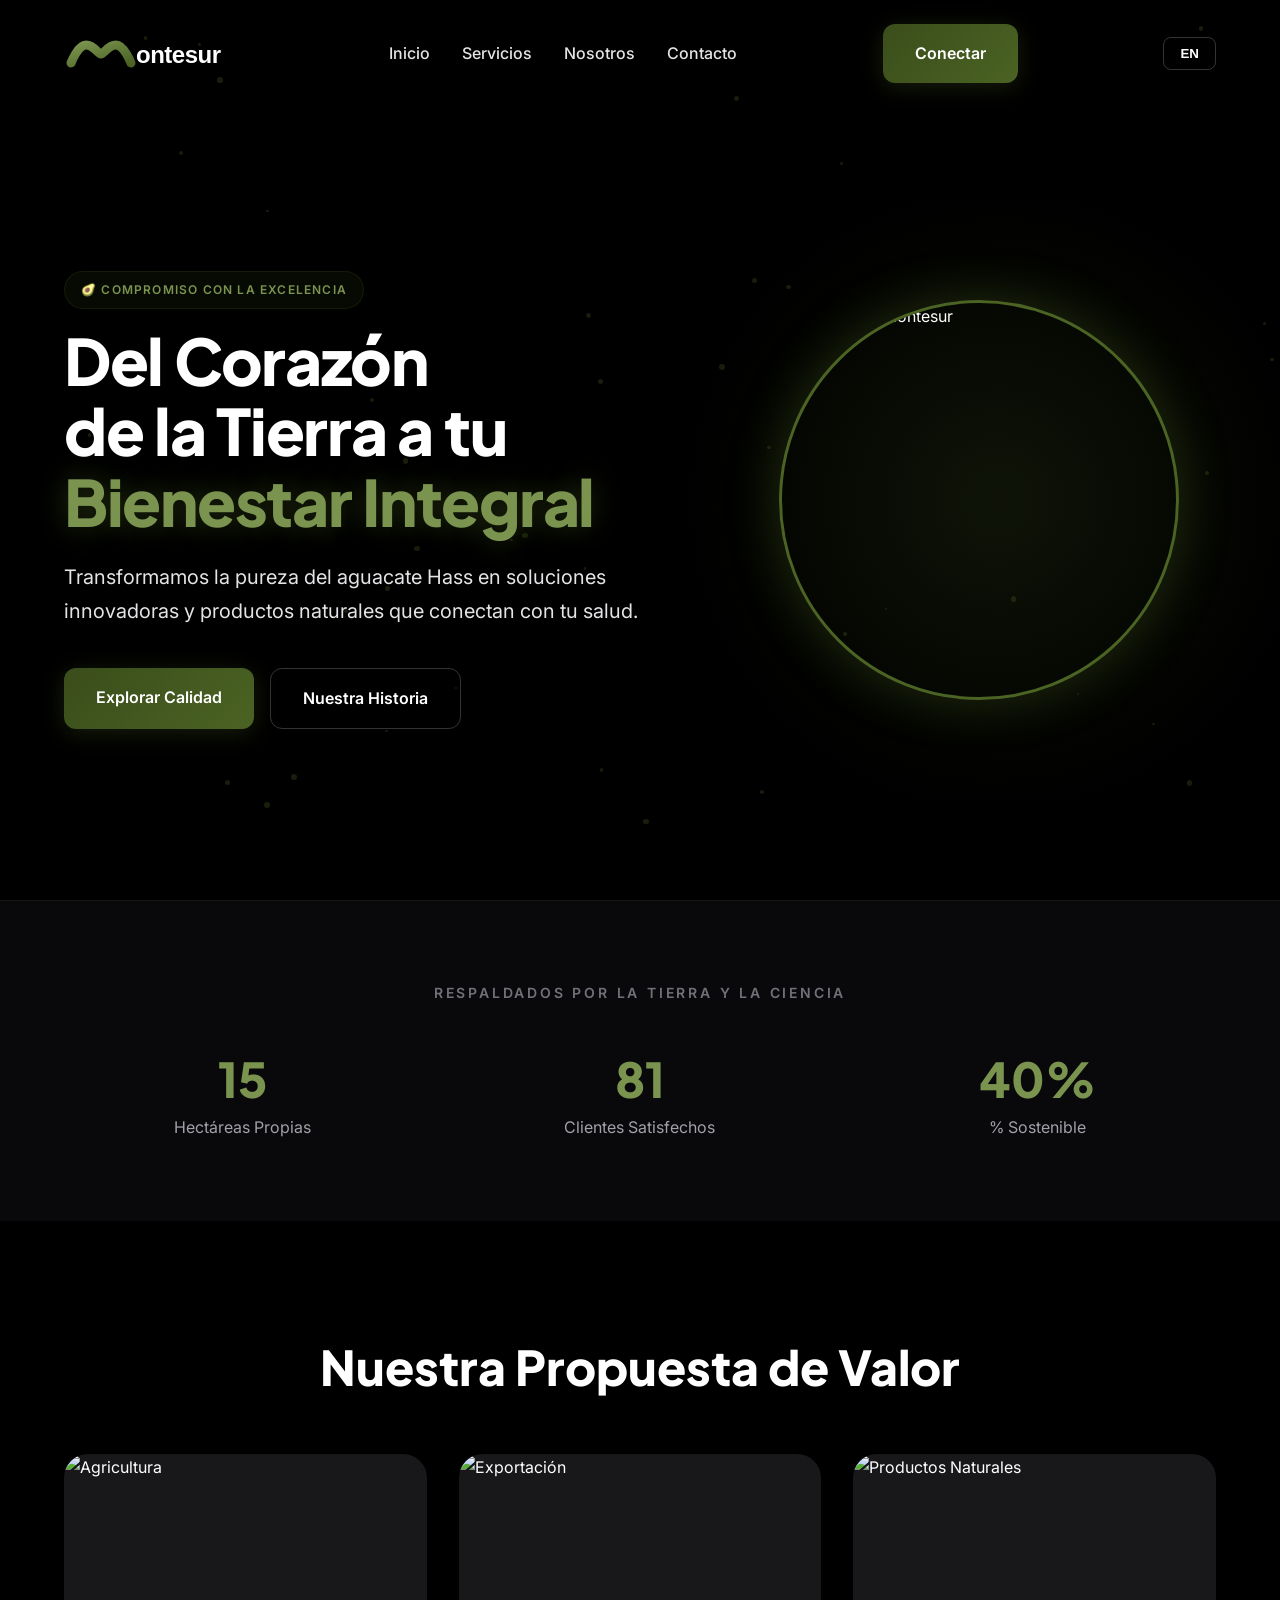
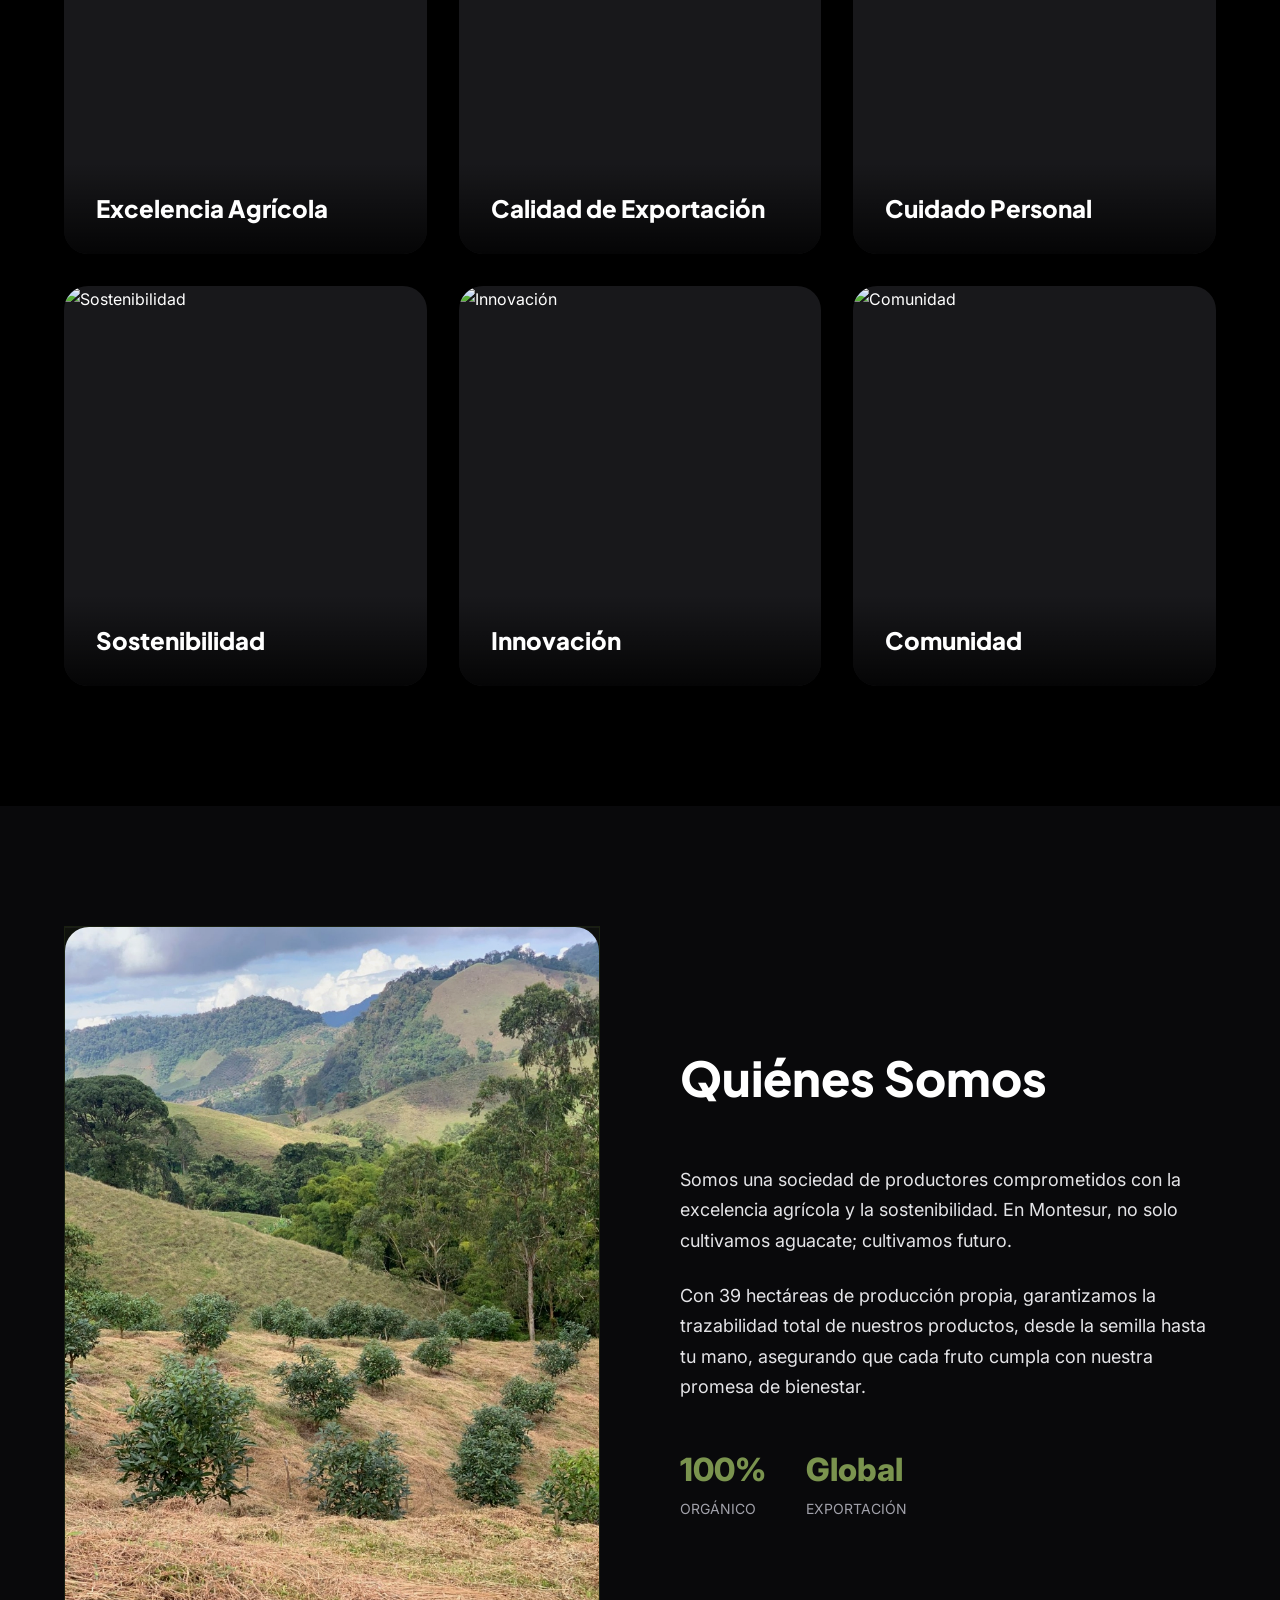
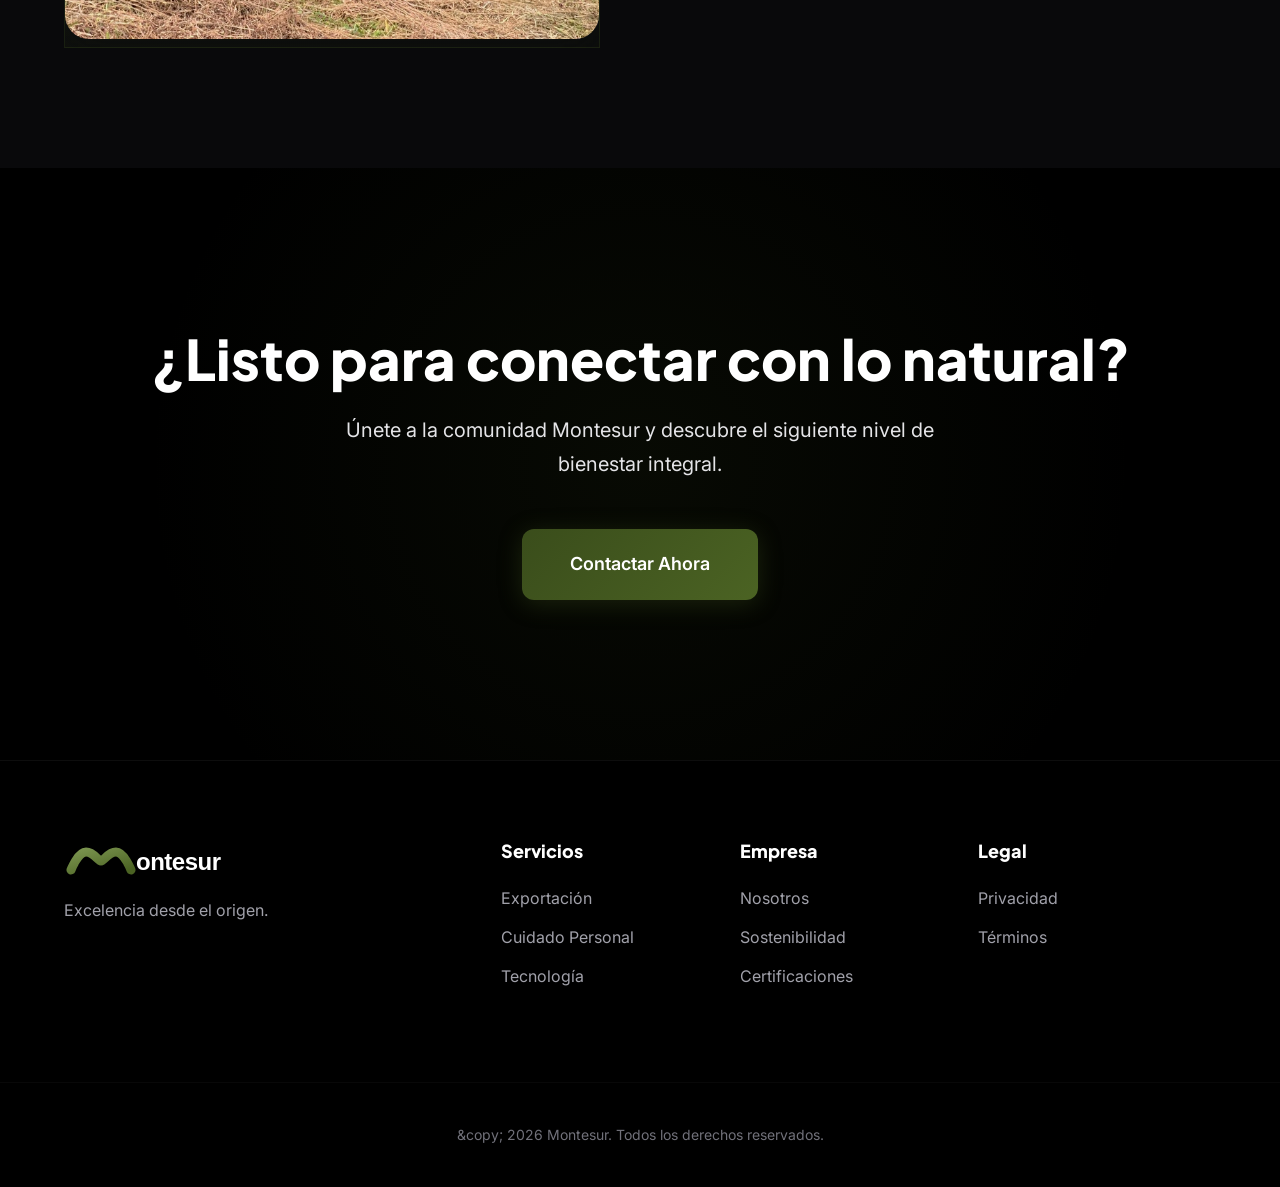
==== commit 9fd52f56: "feat: add favicon and refactor hero title span formatting" ====
--- a/proyecto/montesur-landing/index.html
+++ b/proyecto/montesur-landing/index.html
@@ -5,6 +5,7 @@
     <meta charset="UTF-8">
     <meta name="viewport" content="width=device-width, initial-scale=1.0">
     <title>Montesur | Excelencia Agrícola y Bienestar Integral</title>
+    <link rel="icon" type="image/png" href="favicon.png">
     <meta name="description"
         content="Sociedad de productores comprometidos con la excelencia agrícola y la sostenibilidad. Cultivamos aguacate Hass de exportación y soluciones naturales.">
 
@@ -49,12 +50,15 @@
         <div class="container hero-grid">
             <div class="hero-content">
                 <span class="label-top" data-i18n="hero-label">🥑 COMPROMISO CON LA EXCELENCIA</span>
-                <h1 class="hero-title"><span data-i18n="hero-title-prefix">Del Corazón de la Tierra a tu </span><span class="glow-text" data-i18n="hero-title-glow">Bienestar Integral</span>
+                <h1 class="hero-title"><span data-i18n="hero-title-prefix">Del Corazón de la Tierra a tu </span><span
+                        class="glow-text" data-i18n="hero-title-glow">Bienestar Integral</span>
                 </h1>
-                <p class="hero-subtitle" data-i18n="hero-subtitle">Transformamos la pureza del aguacate Hass en soluciones innovadoras y productos
+                <p class="hero-subtitle" data-i18n="hero-subtitle">Transformamos la pureza del aguacate Hass en
+                    soluciones innovadoras y productos
                     naturales que conectan con tu salud.</p>
                 <div class="hero-actions">
-                    <a href="#services" class="btn btn-primary btn-glow" data-i18n="hero-action-explore">Explorar Calidad</a>
+                    <a href="#services" class="btn btn-primary btn-glow" data-i18n="hero-action-explore">Explorar
+                        Calidad</a>
                     <a href="#about" class="btn btn-outline" data-i18n="hero-action-history">Nuestra Historia</a>
                 </div>
             </div>
@@ -106,7 +110,8 @@
                         </div>
                         <div class="service-card-back glass-card">
                             <h3 class="service-title-back" data-i18n="srv1-back-title">Agro Premium</h3>
-                            <p class="service-description" data-i18n="srv1-back-desc">Cultivamos aguacate Hass con los más altos estándares de
+                            <p class="service-description" data-i18n="srv1-back-desc">Cultivamos aguacate Hass con los
+                                más altos estándares de
                                 calidad internacional.</p>
                             <div class="service-features">
                                 <span class="feature-tag" data-i18n="srv1-tag1">Hass Export</span>
@@ -128,7 +133,8 @@
                         </div>
                         <div class="service-card-back glass-card">
                             <h3 class="service-title-back" data-i18n="srv2-back-title">Alcance Global</h3>
-                            <p class="service-description" data-i18n="srv2-back-desc">Logística avanzada para llevar la frescura del campo a
+                            <p class="service-description" data-i18n="srv2-back-desc">Logística avanzada para llevar la
+                                frescura del campo a
                                 mercados internacionales.</p>
                             <div class="service-features">
                                 <span class="feature-tag" data-i18n="srv2-tag1">Logística</span>
@@ -150,7 +156,8 @@
                         </div>
                         <div class="service-card-back glass-card">
                             <h3 class="service-title-back" data-i18n="srv3-back-title">Pureza Natural</h3>
-                            <p class="service-description" data-i18n="srv3-back-desc">Transformamos el aguacate en productos de bienestar premium y
+                            <p class="service-description" data-i18n="srv3-back-desc">Transformamos el aguacate en
+                                productos de bienestar premium y
                                 orgánicos.</p>
                             <div class="service-features">
                                 <span class="feature-tag" data-i18n="srv3-tag1">Natural</span>
@@ -172,7 +179,8 @@
                         </div>
                         <div class="service-card-back glass-card">
                             <h3 class="service-title-back" data-i18n="srv4-back-title">Eco-Compromiso</h3>
-                            <p class="service-description" data-i18n="srv4-back-desc">Prácticas agrícolas regenerativas que protegen el suelo y el
+                            <p class="service-description" data-i18n="srv4-back-desc">Prácticas agrícolas regenerativas
+                                que protegen el suelo y el
                                 futuro.</p>
                             <div class="service-features">
                                 <span class="feature-tag" data-i18n="srv4-tag1">Regenerativo</span>
@@ -194,7 +202,8 @@
                         </div>
                         <div class="service-card-back glass-card">
                             <h3 class="service-title-back" data-i18n="srv5-back-title">Tecnología Agro</h3>
-                            <p class="service-description" data-i18n="srv5-back-desc">Implementamos soluciones tech para optimizar cada etapa del
+                            <p class="service-description" data-i18n="srv5-back-desc">Implementamos soluciones tech para
+                                optimizar cada etapa del
                                 cultivo.</p>
                             <div class="service-features">
                                 <span class="feature-tag" data-i18n="srv5-tag1">Agro-Tech</span>
@@ -216,7 +225,8 @@
                         </div>
                         <div class="service-card-back glass-card">
                             <h3 class="service-title-back" data-i18n="srv6-back-title">Conexión con el Origen</h3>
-                            <p class="service-description" data-i18n="srv6-back-desc">Creamos vínculos fuertes entre productores y consumidores
+                            <p class="service-description" data-i18n="srv6-back-desc">Creamos vínculos fuertes entre
+                                productores y consumidores
                                 finales.</p>
                             <div class="service-features">
                                 <span class="feature-tag" data-i18n="srv6-tag1">Social</span>
@@ -238,9 +248,11 @@
             </div>
             <div class="about-content">
                 <h2 class="section-title" data-i18n="about-title">Quiénes Somos</h2>
-                <p data-i18n="about-p1">Somos una sociedad de productores comprometidos con la excelencia agrícola y la sostenibilidad. En
+                <p data-i18n="about-p1">Somos una sociedad de productores comprometidos con la excelencia agrícola y la
+                    sostenibilidad. En
                     Montesur, no solo cultivamos aguacate; cultivamos futuro.</p>
-                <p data-i18n="about-p2">Con 39 hectáreas de producción propia, garantizamos la trazabilidad total de nuestros productos,
+                <p data-i18n="about-p2">Con 39 hectáreas de producción propia, garantizamos la trazabilidad total de
+                    nuestros productos,
                     desde la semilla hasta tu mano, asegurando que cada fruto cumpla con nuestra promesa de bienestar.
                 </p>
                 <div class="about-stats">
@@ -260,7 +272,8 @@
     <section class="cta-final">
         <div class="container text-center">
             <h2 class="cta-title" data-i18n="cta-title">¿Listo para conectar con lo natural?</h2>
-            <p class="cta-desc" data-i18n="cta-desc">Únete a la comunidad Montesur y descubre el siguiente nivel de bienestar integral.</p>
+            <p class="cta-desc" data-i18n="cta-desc">Únete a la comunidad Montesur y descubre el siguiente nivel de
+                bienestar integral.</p>
             <a href="#contact" class="btn btn-primary btn-large btn-pulse" data-i18n="cta-btn">Contactar Ahora</a>
         </div>
     </section>
--- a/proyecto/montesur-landing/styles.css
+++ b/proyecto/montesur-landing/styles.css
@@ -152,6 +152,34 @@
     width: 100%;
 }
 
+.nav-cta {
+    display: flex;
+    align-items: center;
+    gap: 16px;
+}
+
+.mobile-actions {
+    display: flex;
+    align-items: center;
+    gap: 16px;
+}
+
+.btn-lang {
+    background: transparent;
+    border: 1px solid rgba(255, 255, 255, 0.2);
+    color: var(--text-primary);
+    padding: 8px 16px;
+    border-radius: 8px;
+    font-weight: 600;
+    cursor: pointer;
+    transition: var(--transition-smooth);
+}
+
+.btn-lang:hover {
+    background: rgba(255, 255, 255, 0.1);
+    border-color: var(--primary-500);
+}
+
 /* Buttons */
 .btn {
     display: inline-block;
@@ -223,9 +251,12 @@
     font-size: clamp(2.5rem, 5vw, 4.5rem);
     margin-bottom: 24px;
     letter-spacing: -0.02em;
+    line-height: 1.1;
+    text-wrap: balance;
 }
 
 .glow-text {
+    display: block;
     color: var(--primary-400);
     text-shadow: 0 0 30px rgba(75, 99, 35, 0.5);
 }
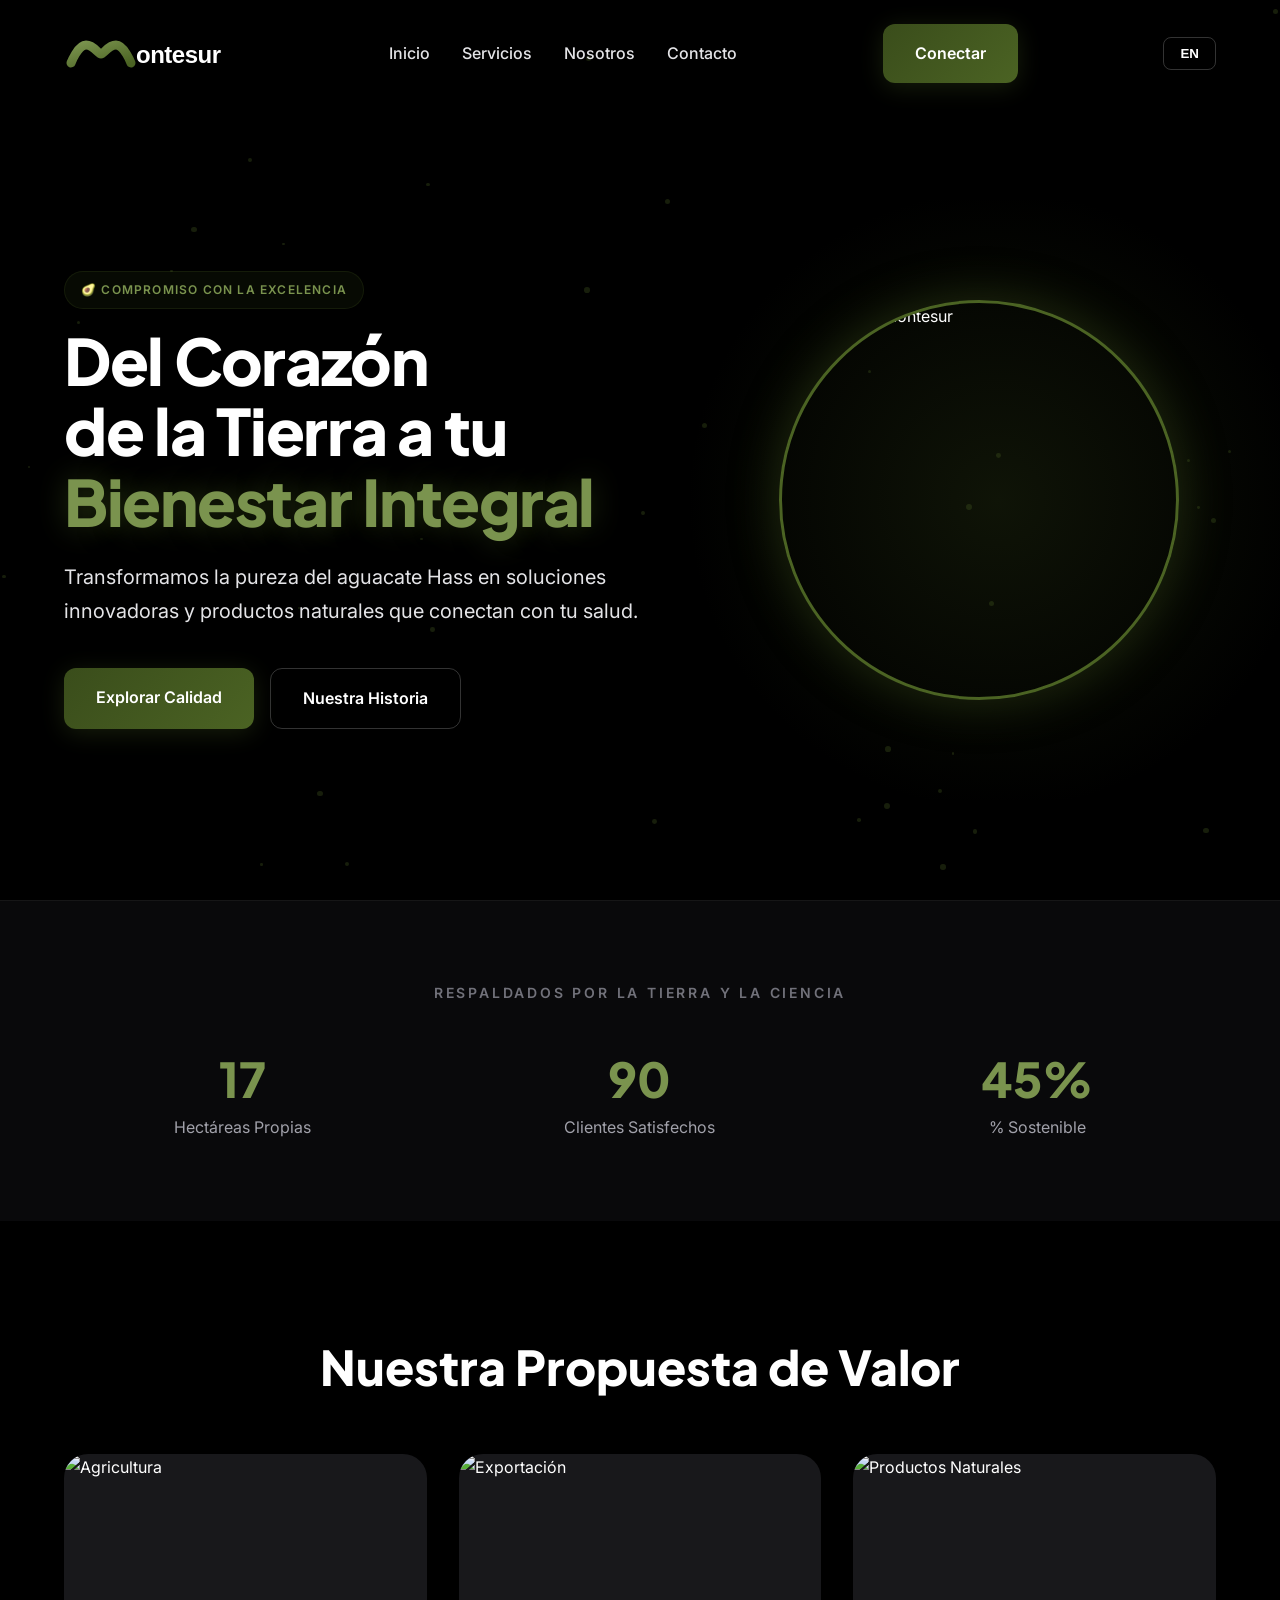
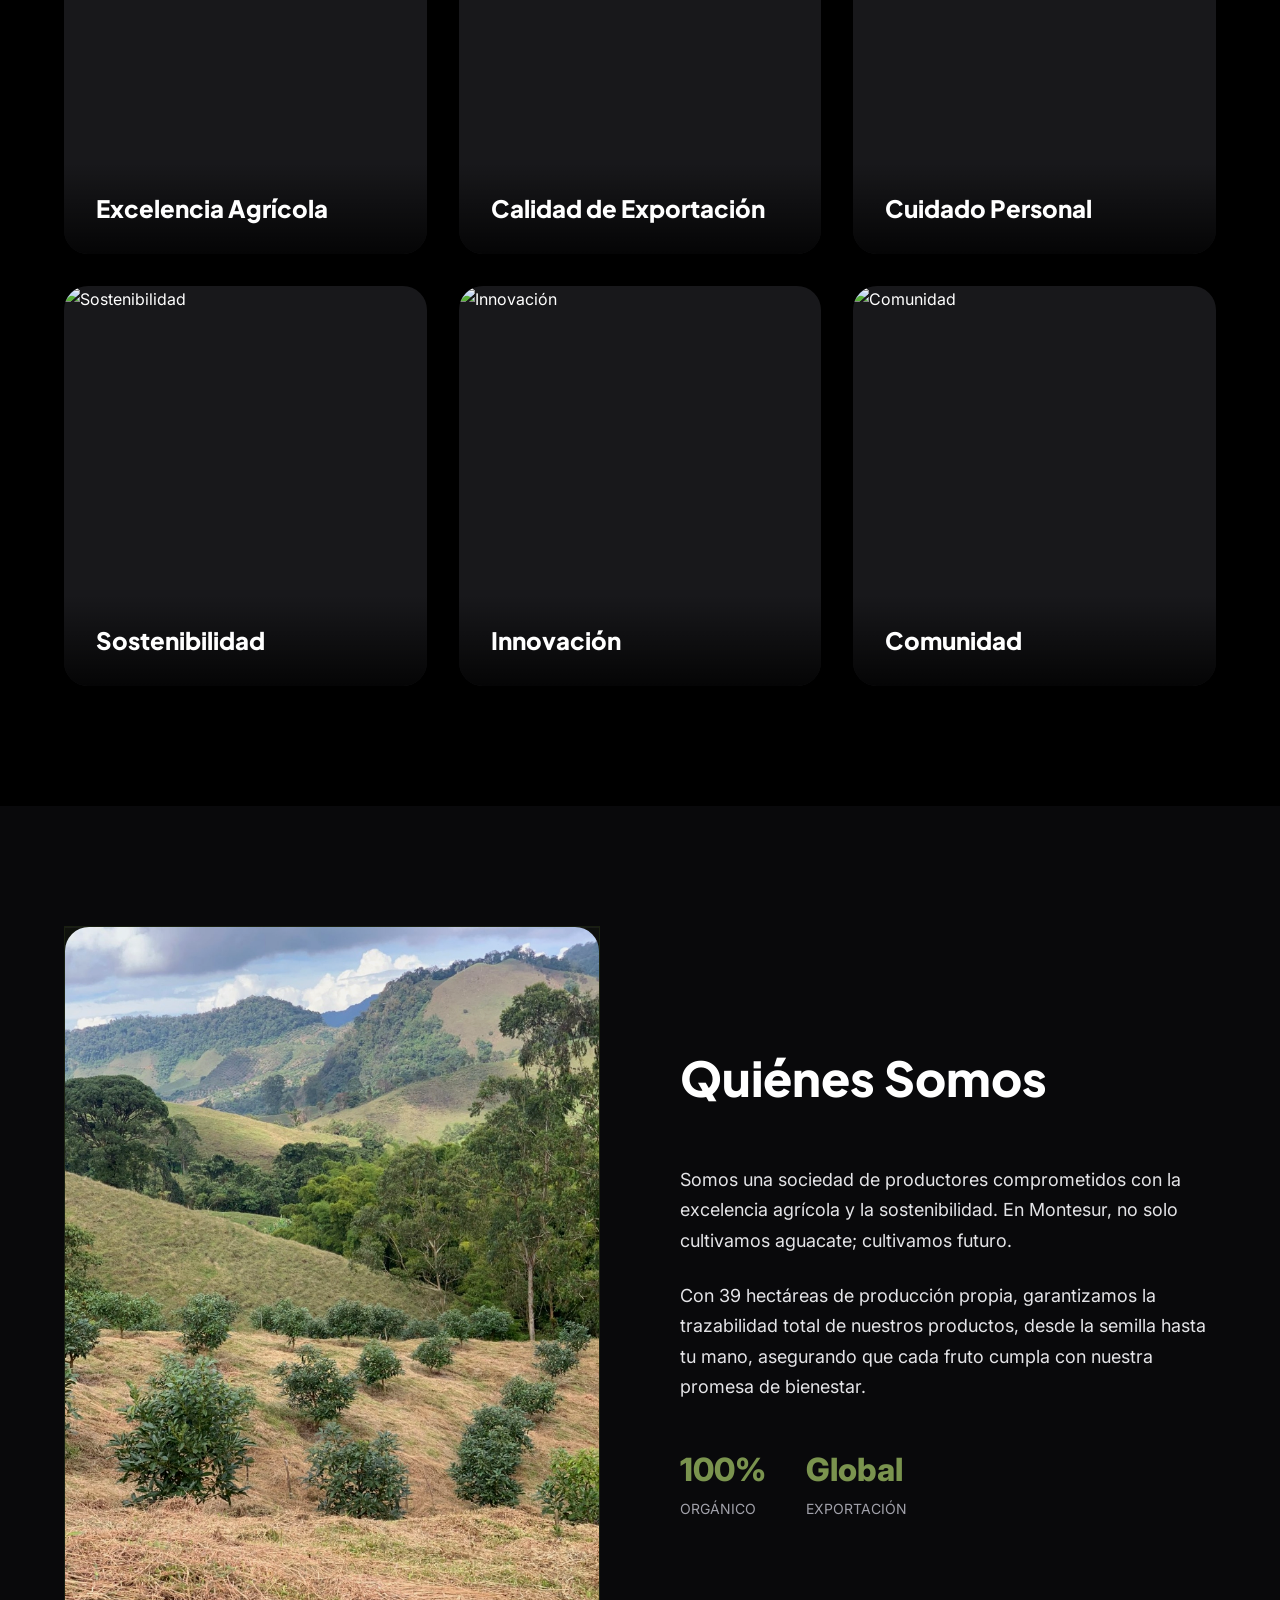
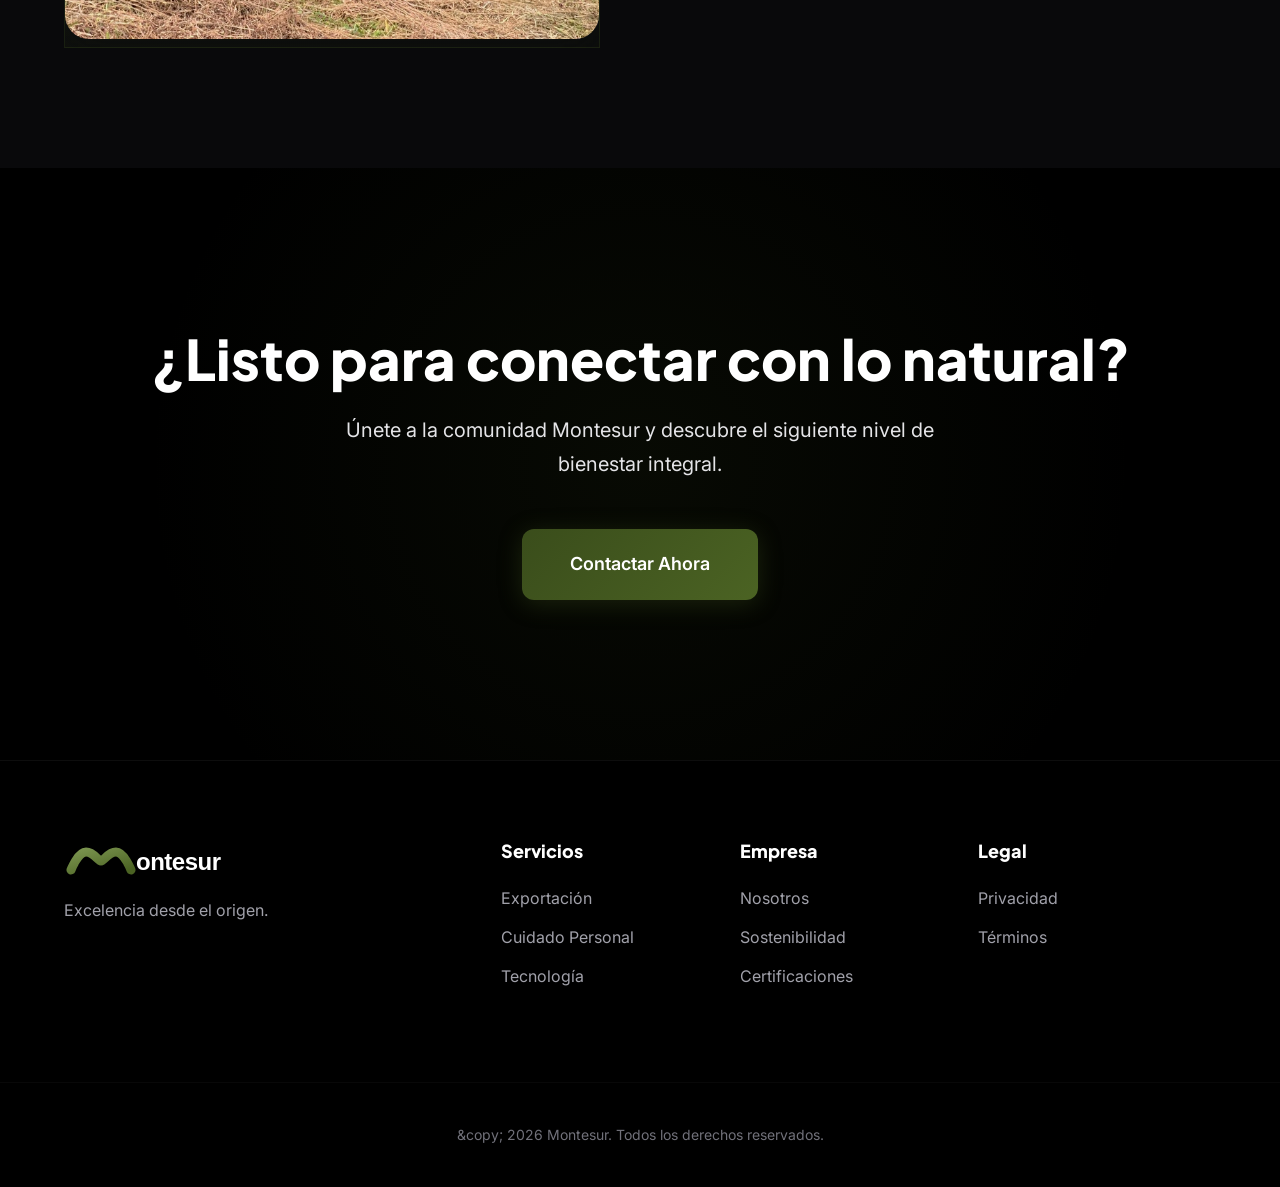
==== commit 599814b5: "feat: add comentarios descriptivos en codigo con fin educativo" ====
--- a/proyecto/montesur-landing/index.html
+++ b/proyecto/montesur-landing/index.html
@@ -2,6 +2,12 @@
 <html lang="es">
 
 <head>
+    <!-- ==========================================
+         SECCIÓN HEAD: Metadatos y Recursos
+         Aquí se define la información para el navegador y buscadores (SEO).
+         También se enlazan las fuentes de Google (Google Fonts) y
+         la hoja de estilos principal (styles.css).
+         ========================================== -->
     <meta charset="UTF-8">
     <meta name="viewport" content="width=device-width, initial-scale=1.0">
     <title>Montesur | Excelencia Agrícola y Bienestar Integral</title>
@@ -23,6 +29,11 @@
 <body class="dark-mode">
     <div id="particles-container"></div>
 
+    <!-- ==========================================
+         BARRA DE NAVEGACIÓN (NAVBAR)
+         Contiene el logo, los enlaces de anclaje a las secciones,
+         el botón de cambio de idioma y el menú hamburguesa para dispositivos móviles.
+         ========================================== -->
     <nav class="navbar" id="navbar">
         <div class="container nav-content">
             <img src="images/logo.svg" alt="Montesur" class="logo-img">
@@ -46,6 +57,12 @@
         </div>
     </nav>
 
+    <!-- ==========================================
+         SECCIÓN HERO (Encabezado Principal)
+         Es lo primero que ve el usuario al entrar. Contiene un título llamativo,
+         un subtítulo descriptivo, botones de acción (CTA) y un 
+         elemento visual destacado. Su objetivo es captar atención de forma inmediata.
+         ========================================== -->
     <header class="hero" id="hero">
         <div class="container hero-grid">
             <div class="hero-content">
@@ -74,6 +91,11 @@
         </div>
     </header>
 
+    <!-- ==========================================
+         SECCIÓN SOCIAL PROOF (Prueba Social o Métricas)
+         Genera confianza y autoridad en el usuario mostrando números
+         reales e impactantes (hectáreas, clientes, sostenibilidad).
+         ========================================== -->
     <section class="social-proof">
         <div class="container">
             <p class="section-label" data-i18n="social-label">RESPALDADOS POR LA TIERRA Y LA CIENCIA</p>
@@ -94,6 +116,12 @@
         </div>
     </section>
 
+    <!-- ==========================================
+         SECCIÓN SERVICIOS / PROPUESTA DE VALOR
+         Un layout en cuadrícula (grid) que muestra múltiples tarjetas.
+         Aprovecha tarjetas interactivas que giran para mostrar más 
+         detalles (front y back) sobre los servicios o productos que se ofrecen.
+         ========================================== -->
     <section class="services" id="services">
         <div class="container">
             <h2 class="section-title text-center" data-i18n="services-title">Nuestra Propuesta de Valor</h2>
@@ -239,6 +267,11 @@
         </div>
     </section>
 
+    <!-- ==========================================
+         SECCIÓN NOSOTROS (About)
+         Presenta quiénes somos, nuestra visión y estadísticas operativas.
+         Combina una imagen representativa con texto explicativo.
+         ========================================== -->
     <section class="about" id="about">
         <div class="container about-grid">
             <div class="about-visual">
@@ -269,6 +302,11 @@
         </div>
     </section>
 
+    <!-- ==========================================
+         SECCIÓN CTA FINAL (Llamada a la Acción)
+         Un último impulso visual para invitar al visitante
+         a contactar o tomar la acción principal de la web antes del footer.
+         ========================================== -->
     <section class="cta-final">
         <div class="container text-center">
             <h2 class="cta-title" data-i18n="cta-title">¿Listo para conectar con lo natural?</h2>
@@ -278,6 +316,11 @@
         </div>
     </section>
 
+    <!-- ==========================================
+         FOOTER (Pie de Página)
+         Contiene enlaces de navegación secundarios, avisos legales
+         y créditos. Actúa como el cierre estructural de la página.
+         ========================================== -->
     <footer class="footer">
         <div class="container footer-grid">
             <div class="footer-info">
@@ -317,6 +360,11 @@
         </div>
     </footer>
 
+    <!-- ==========================================
+         SCRIPTS: Funcionalidad e Interacción
+         Se colocan al final del body para no bloquear la renderización
+         visual. Cargan en este caso traducciones e interacciones.
+         ========================================== -->
     <script src="translations.js"></script>
     <script src="script.js"></script>
 </body>
